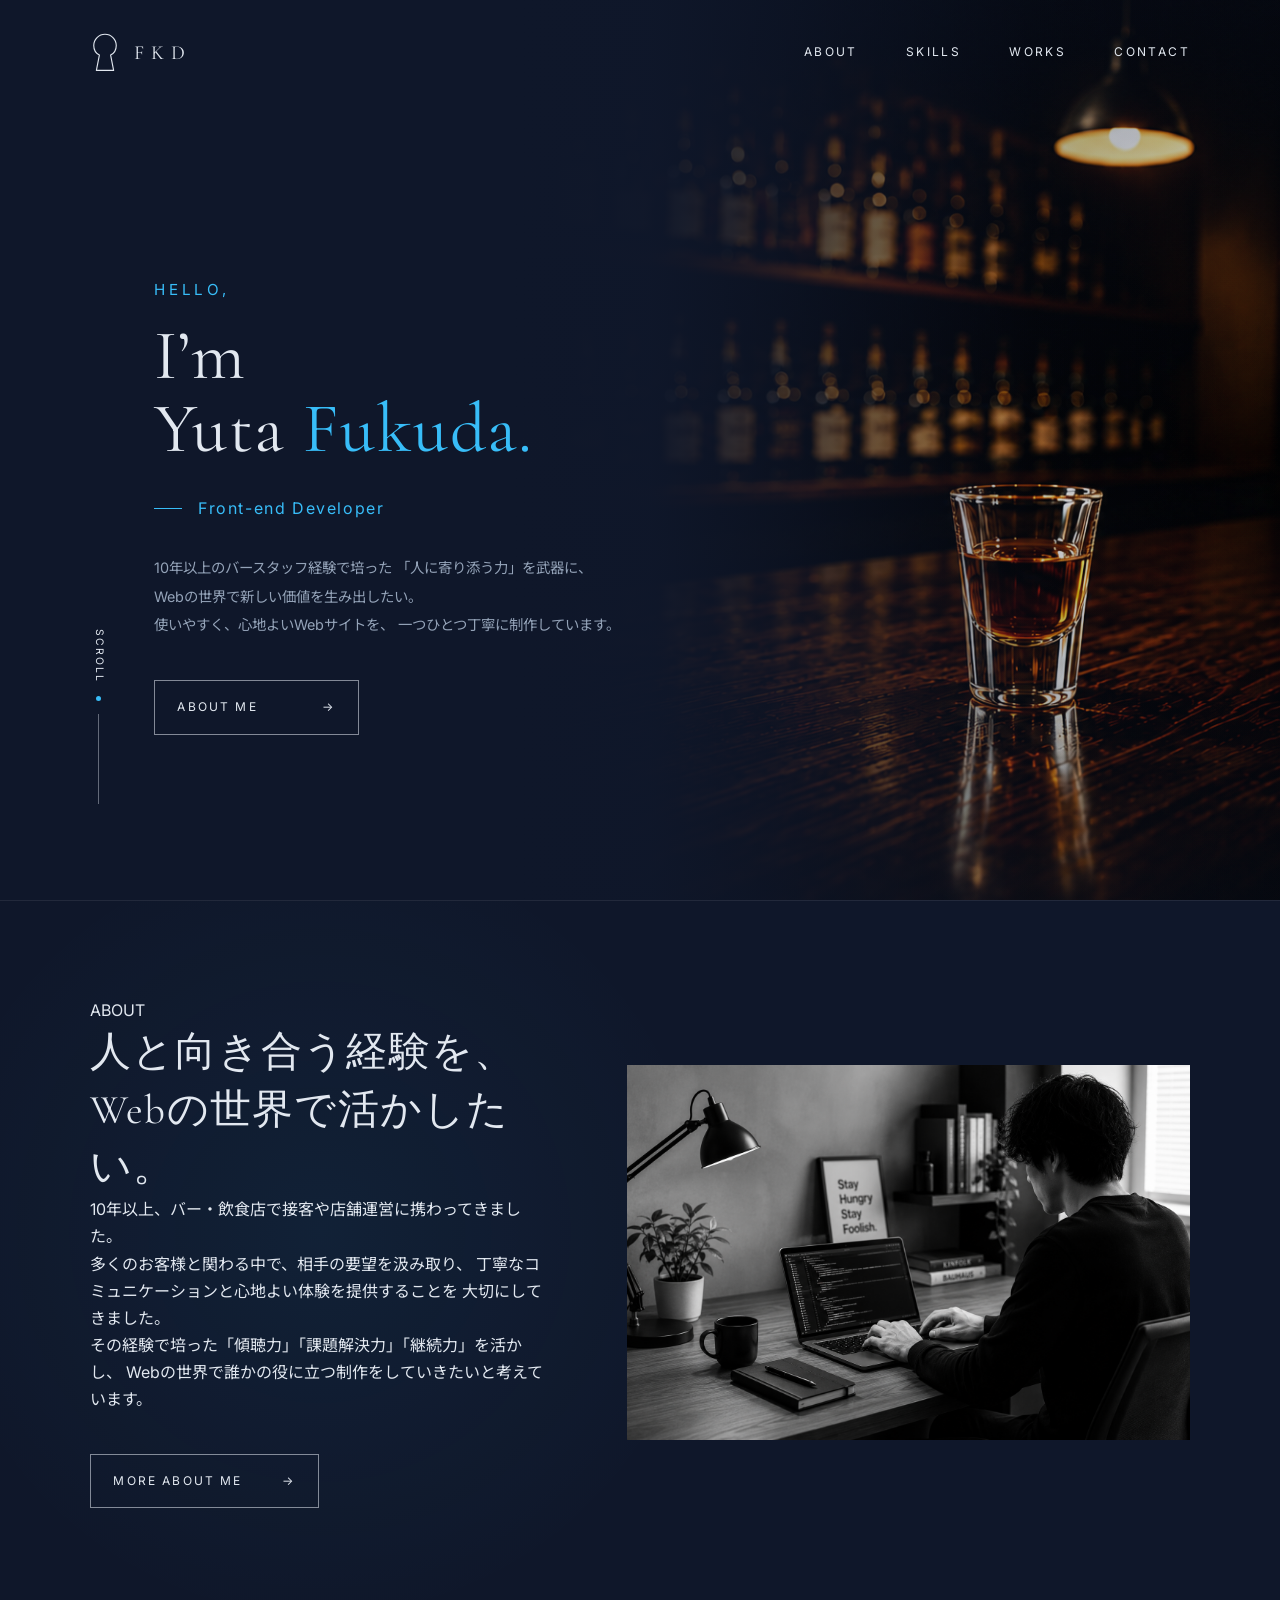
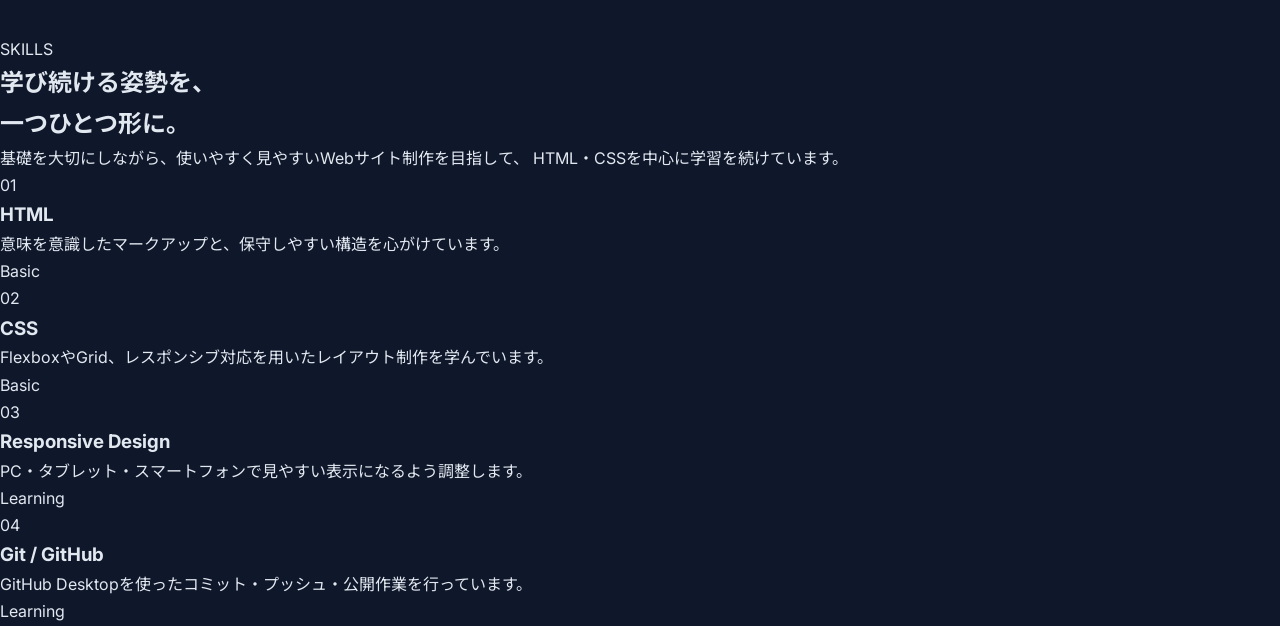
==== index.html @ 19bd01f8 "skills" ====
<!doctype html>
<html lang="ja">
  <head>
    <meta charset="UTF-8" />

    <meta name="viewport" content="width=device-width, initial-scale=1.0" />

    <title>FKD Portfolio | Yuta Fukuda</title>

    <meta
      name="description"
      content="Yuta Fukudaのポートフォリオサイトです。HTML、CSS、Web制作を学習しています。"
    />

    <!-- Google Fonts -->
    <link rel="preconnect" href="https://fonts.googleapis.com" />

    <link rel="preconnect" href="https://fonts.gstatic.com" crossorigin />

    <link
      href="https://fonts.googleapis.com/css2?family=Cormorant+Garamond:wght@400;600&family=Inter:wght@300;400;500;600;700&family=Noto+Sans+JP:wght@300;400;500;700&display=swap"
      rel="stylesheet"
    />

    <!-- CSS -->
    <link rel="stylesheet" href="css/reset.css" />
    <link rel="stylesheet" href="css/variables.css" />
    <link rel="stylesheet" href="css/base.css" />
    <link rel="stylesheet" href="css/opening.css" />
    <link rel="stylesheet" href="css/header.css" />
    <link rel="stylesheet" href="css/hero.css" />
    <link rel="stylesheet" href="css/about.css" />
    <link rel="stylesheet" href="css/skills.css" />
    <link rel="stylesheet" href="css/animation.css" />
    <link rel="stylesheet" href="css/responsive.css" />
  </head>

  <body>
    <!-- Opening -->
    <section class="opening">
      <div class="opening-inner">
        <p class="brand">FKD</p>

        <h1 class="site-title">Yuta Fukuda</h1>

        <p class="portfolio">PORTFOLIO</p>

        <div class="logo-area">
          <div class="keyhole-motion">
            <img
              src="images/logo/keyhole.svg"
              alt="FKDの鍵穴ロゴ"
              class="keyhole"
            />
          </div>
        </div>

        <p class="copy">Unlock My Next Chapter</p>

        <p class="unlock">Click to Unlock</p>
      </div>
    </section>

    <!-- Header -->
    <header class="header">
      <div class="header-inner">
        <a href="#" class="header-logo">
          <img src="images/logo/keyhole.svg" alt="" class="header-logo-image" />

          <span class="header-logo-text">FKD</span>
        </a>

        <nav class="global-nav" aria-label="メインナビゲーション">
          <ul class="global-nav-list">
            <li>
              <a href="#about" class="global-nav-link">ABOUT</a>
            </li>

            <li>
              <a href="#skills" class="global-nav-link">SKILLS</a>
            </li>

            <li>
              <a href="#works" class="global-nav-link">WORKS</a>
            </li>

            <li>
              <a href="#contact" class="global-nav-link">CONTACT</a>
            </li>
          </ul>
        </nav>
      </div>
    </header>

    <!-- Main -->
    <main class="main-content">
      <!-- Hero -->
      <section class="hero">
        <div class="hero-inner">
          <div class="hero-content">
            <p class="hero-intro">HELLO,</p>

            <h2 class="hero-title">
              <span class="hero-title-small">I’m</span>

              <span class="hero-title-name">
                Yuta <strong>Fukuda.</strong>
              </span>
            </h2>

            <p class="hero-role">Front-end Developer</p>

            <div class="hero-description">
              <p>
                10年以上のバースタッフ経験で培った 「人に寄り添う力」を武器に、
              </p>

              <p>Webの世界で新しい価値を生み出したい。</p>

              <p>
                使いやすく、心地よいWebサイトを、
                一つひとつ丁寧に制作しています。
              </p>
            </div>

            <a href="#about" class="button button-outline">
              <span>ABOUT ME</span>
              <span aria-hidden="true">→</span>
            </a>
          </div>

          <div class="hero-image-area">
            <img
              src="images/hero/shot-glass.png"
              alt="暗いバーのカウンターに置かれたショットグラス"
              class="hero-image"
            />
          </div>

          <div class="scroll-indicator" aria-hidden="true">
            <span class="scroll-text">SCROLL</span>
            <span class="scroll-dot"></span>
            <span class="scroll-line"></span>
          </div>
        </div>
      </section>
      <!-- About -->
      <section class="about" id="about">
        <div class="about-inner">
          <div class="about-content">
            <p class="section-label">ABOUT</p>

            <h2 class="about-title">
              <span class="about-title-line">人と向き合う経験を、</span>
              <span class="about-title-line">Webの世界で活かしたい。</span>
            </h2>

            <div class="about-description">
              <p>10年以上、バー・飲食店で接客や店舗運営に携わってきました。</p>

              <p>
                多くのお客様と関わる中で、相手の要望を汲み取り、
                丁寧なコミュニケーションと心地よい体験を提供することを
                大切にしてきました。
              </p>

              <p>
                その経験で培った「傾聴力」「課題解決力」「継続力」を活かし、
                Webの世界で誰かの役に立つ制作をしていきたいと考えています。
              </p>
            </div>

            <a href="#" class="button button-outline">
              <span>MORE ABOUT ME</span>
              <span aria-hidden="true">→</span>
            </a>
          </div>

          <div class="about-image-area">
            <img
              src="images/about/workspace.png"
              alt="ノートパソコンでWeb制作に取り組む様子"
              class="about-image"
            />
          </div>
        </div>
      </section>
      <!-- Skills -->
      <section class="skills" id="skills">
        <div class="skills-inner">
          <div class="skills-heading">
            <p class="section-label">SKILLS</p>

            <h2 class="skills-title">
              学び続ける姿勢を、<br />
              一つひとつ形に。
            </h2>

            <p class="skills-lead">
              基礎を大切にしながら、使いやすく見やすいWebサイト制作を目指して、
              HTML・CSSを中心に学習を続けています。
            </p>
          </div>

          <div class="skills-list">
            <article class="skill-item">
              <div class="skill-number">01</div>

              <div class="skill-content">
                <h3 class="skill-name">HTML</h3>
                <p class="skill-description">
                  意味を意識したマークアップと、保守しやすい構造を心がけています。
                </p>
              </div>

              <p class="skill-level">Basic</p>
            </article>

            <article class="skill-item">
              <div class="skill-number">02</div>

              <div class="skill-content">
                <h3 class="skill-name">CSS</h3>
                <p class="skill-description">
                  FlexboxやGrid、レスポンシブ対応を用いたレイアウト制作を学んでいます。
                </p>
              </div>

              <p class="skill-level">Basic</p>
            </article>

            <article class="skill-item">
              <div class="skill-number">03</div>

              <div class="skill-content">
                <h3 class="skill-name">Responsive Design</h3>
                <p class="skill-description">
                  PC・タブレット・スマートフォンで見やすい表示になるよう調整します。
                </p>
              </div>

              <p class="skill-level">Learning</p>
            </article>

            <article class="skill-item">
              <div class="skill-number">04</div>

              <div class="skill-content">
                <h3 class="skill-name">Git / GitHub</h3>
                <p class="skill-description">
                  GitHub
                  Desktopを使ったコミット・プッシュ・公開作業を行っています。
                </p>
              </div>

              <p class="skill-level">Learning</p>
            </article>
          </div>
        </div>
      </section>
    </main>
  </body>
</html>
---- css/variables.css ----
/* ==================================================
   Design Variables
================================================== */

:root {
  /* Background */
  --bg-main: #0f172a;
  --bg-surface: #1e293b;

  /* Text */
  --text-main: #e2e8f0;
  --text-sub: #94a3b8;

  /* Accent */
  --accent: #38bdf8;
  --gold: #f59e0b;

  /* Border */
  --border: rgba(255, 255, 255, 0.08);

  /* Font */
  --font-serif: "Cormorant Garamond", serif;
  --font-sans: "Inter", "Noto Sans JP", sans-serif;

  /* Layout */
  --content-width: 1200px;
  --inner-width: 1100px;

  /* Spacing */
  --space-xs: 8px;
  --space-sm: 16px;
  --space-md: 24px;
  --space-lg: 40px;
  --space-xl: 64px;
  --space-2xl: 96px;
  --space-section: 160px;

  /* Animation */
  --duration-fast: 0.3s;
  --duration-normal: 0.5s;
}
---- css/base.css ----
/* ==================================================
   Base
================================================== */

body {
  min-height: 100vh;
  overflow-x: hidden;

  background: radial-gradient(circle at top, #1b2942 0%, var(--bg-main) 60%);
  color: var(--text-main);

  font-family: var(--font-sans);
  font-size: 16px;
  line-height: 1.7;

  -webkit-font-smoothing: antialiased;
  text-rendering: optimizeLegibility;
}

/* ==================================================
   Main Layout
================================================== */

main {
  width: 100%;
}

.container {
  width: min(100% - 4rem, var(--inner-width));
  margin-inline: auto;
}

.section {
  padding-block: var(--space-section);
}

/* ==================================================
   Common Typography
================================================== */

.section-title {
  font-family: var(--font-serif);
  font-size: 4rem;
  font-weight: 600;
  line-height: 1.1;
  letter-spacing: 0.08em;
}

.section-text {
  color: var(--text-sub);
  line-height: 2;
}
---- css/opening.css ----
/* ==================================================
   Opening
================================================== */

.opening {
  position: relative;

  display: flex;
  align-items: center;
  justify-content: center;

  min-height: 100vh;
  padding: 48px 24px;

  overflow: hidden;
  isolation: isolate;
}

.opening-inner {
  position: relative;
  z-index: 1;

  width: min(700px, 100%);

  text-align: center;
}

/* ==================================================
   Background Glow
================================================== */

.opening::before {
  content: "";

  position: absolute;
  top: 50%;
  left: 50%;
  z-index: -1;

  width: min(700px, 90vw);
  aspect-ratio: 1;

  border-radius: 50%;

  background: radial-gradient(
    circle,
    rgba(56, 189, 248, 0.09) 0%,
    rgba(56, 189, 248, 0.04) 38%,
    transparent 70%
  );

  transform: translate(-50%, -50%);

  pointer-events: none;
}

/* ==================================================
   Brand
================================================== */

.brand {
  margin-bottom: 18px;

  color: var(--accent);

  font-size: 1.125rem;
  font-weight: 500;
  line-height: 1;
  letter-spacing: 0.6em;
  text-indent: 0.6em;
}

/* ==================================================
   Site Title
================================================== */

.site-title {
  margin-bottom: 16px;

  font-family: var(--font-serif);
  font-size: clamp(3rem, 6vw, 4rem);
  font-weight: 600;
  line-height: 1.05;
  letter-spacing: 0.02em;
}

/* ==================================================
   Portfolio Label
================================================== */

.portfolio {
  margin-bottom: 64px;

  color: var(--text-sub);

  font-size: 0.875rem;
  font-weight: 300;
  line-height: 1;
  letter-spacing: 0.55em;
  text-indent: 0.55em;
}

/* ==================================================
   Logo Area
================================================== */

.logo-area {
  display: flex;
  align-items: center;
  justify-content: center;

  margin-bottom: 56px;
}

/* ==================================================
   Keyhole
================================================== */

/* ==================================================
   Keyhole
================================================== */

.keyhole {
  display: block;
  width: clamp(110px, 12vw, 140px);
  height: auto;

  cursor: pointer;

  filter: drop-shadow(0 0 10px rgba(226, 232, 240, 0.12))
    drop-shadow(0 0 24px rgba(56, 189, 248, 0.08));

  transition:
    filter var(--duration-normal) ease,
    opacity var(--duration-normal) ease;
}

.keyhole:hover {
  filter: drop-shadow(0 0 8px rgba(56, 189, 248, 0.65))
    drop-shadow(0 0 22px rgba(56, 189, 248, 0.38));
}

.keyhole:hover {
  filter: drop-shadow(0 0 8px rgba(56, 189, 248, 0.4))
    drop-shadow(0 0 20px rgba(56, 189, 248, 0.22));
}

/* ==================================================
   Copy
================================================== */

.copy {
  margin-bottom: 18px;

  color: var(--text-main);

  font-size: 1.0625rem;
  font-weight: 400;
  line-height: 1.6;
  letter-spacing: 0.22em;
}

/* ==================================================
   Unlock
================================================== */

.unlock {
  color: var(--text-sub);

  font-size: 0.8125rem;
  line-height: 1.6;
  letter-spacing: 0.35em;

  opacity: 0.75;
}
.opening {
  display: none;
}
---- css/header.css ----
.header {
  position: absolute;
  top: 0;
  left: 0;
  z-index: 10;

  width: 100%;
  padding: 2rem 0;
}

.header-inner {
  display: flex;
  align-items: center;
  justify-content: space-between;

  width: min(100% - 4rem, var(--inner-width));
  margin-inline: auto;
}

.header-logo {
  display: inline-flex;
  align-items: center;
  gap: 0.9rem;

  color: var(--text-main);
  text-decoration: none;
}

.header-logo-image {
  width: 30px;
  height: auto;
}

.header-logo-text {
  font-family: var(--font-serif);
  font-size: 1.25rem;
  letter-spacing: 0.35em;
}

.global-nav-list {
  display: flex;
  align-items: center;
  gap: 3rem;

  margin: 0;
  padding: 0;

  list-style: none;
}

.global-nav-link {
  position: relative;

  display: inline-block;
  padding: 0.5rem 0;

  color: var(--text-main);
  font-family: var(--font-sans);
  font-size: 0.75rem;
  letter-spacing: 0.2em;
  text-decoration: none;

  transition:
    color var(--duration-fast) ease,
    opacity var(--duration-fast) ease;
}

.global-nav-link::after {
  content: "";

  position: absolute;
  right: 0;
  bottom: 0;
  left: 0;

  width: 0;
  height: 1px;
  margin-inline: auto;

  background-color: var(--accent);

  transition: width var(--duration-fast) ease;
}

.global-nav-link:hover,
.global-nav-link:focus-visible {
  color: var(--accent);
}

.global-nav-link:hover::after,
.global-nav-link:focus-visible::after {
  width: 100%;
}
---- css/hero.css ----
.hero {
  position: relative;

  min-height: 100vh;
  overflow: hidden;

  background-color: var(--bg-main);
}

.hero-inner {
  position: static;

  display: grid;
  grid-template-columns: minmax(600px, 1.1fr) minmax(360px, 0.9fr);
  align-items: center;

  min-height: 100vh;
  width: min(100% - 4rem, var(--inner-width));
  margin-inline: auto;
  padding-top: 7rem;
}

.hero-content {
  position: relative;
  z-index: 2;

  padding-left: 4rem;
  padding-right: 2rem;
}

.hero-intro {
  margin-bottom: 1.25rem;

  color: var(--accent);
  font-size: 0.95rem;
  letter-spacing: 0.25em;
}

.hero-title {
  margin: 0;

  color: var(--text-main);
  font-family: var(--font-serif);
  font-weight: 400;
  line-height: 0.95;
}

.hero-title-small,
.hero-title-name {
  display: block;
}

.hero-title-small {
  margin-bottom: 0.35rem;

  font-size: clamp(3.5rem, 5.5vw, 5.5rem);
}

.hero-title-name {
  font-size: clamp(3.5rem, 5.5vw, 5.5rem);
  letter-spacing: 0.02em;
  white-space: nowrap;
}

.hero-title-name strong {
  color: var(--accent);
  font-weight: 400;
}

.hero-role {
  display: flex;
  align-items: center;
  gap: 1rem;

  margin-top: 2rem;

  color: var(--accent);
  font-size: 1rem;
  letter-spacing: 0.1em;
}

.hero-role::before {
  content: "";

  width: 28px;
  height: 1px;

  background-color: currentColor;
}

.hero-description {
  margin-top: 2rem;

  color: var(--text-sub);
  font-size: 0.9rem;
  line-height: 2;
}

.hero-description p {
  margin: 0;
}

.button {
  display: inline-flex;
  align-items: center;
  justify-content: space-between;
  gap: 2.5rem;

  min-width: 205px;
  margin-top: 2.5rem;
  padding: 1rem 1.4rem;

  color: var(--text-main);
  font-size: 0.75rem;
  letter-spacing: 0.18em;
  text-decoration: none;

  transition:
    color var(--duration-fast) ease,
    border-color var(--duration-fast) ease,
    background-color var(--duration-fast) ease;
}

.button-outline {
  border: 1px solid rgba(226, 232, 240, 0.55);
}

.button-outline:hover,
.button-outline:focus-visible {
  color: var(--bg-main);
  border-color: var(--accent);
  background-color: var(--accent);
}

.hero-image-area {
  position: absolute;
  top: 0;
  right: 0;
  bottom: 0;
  z-index: 0;

  width: 60vw;
}

.hero-image-area::before {
  content: "";

  position: absolute;
  inset: 0;
  z-index: 1;

  background:
    linear-gradient(
      90deg,
      var(--bg-main) 0%,
      rgba(15, 23, 42, 0.98) 18%,
      rgba(15, 23, 42, 0.75) 35%,
      rgba(15, 23, 42, 0.18) 68%,
      rgba(15, 23, 42, 0.05) 100%
    ),
    linear-gradient(
      180deg,
      rgba(15, 23, 42, 0.3) 0%,
      rgba(15, 23, 42, 0) 50%,
      rgba(15, 23, 42, 0.35) 100%
    );
}

.hero-image {
  display: block;

  width: 100%;
  height: 100%;

  object-fit: cover;
  object-position: right center;
}

.scroll-indicator {
  position: absolute;
  bottom: 6rem;
  left: max(2rem, calc((100vw - var(--inner-width)) / 2));

  z-index: 2;

  display: flex;
  flex-direction: column;
  align-items: center;
}

.scroll-text {
  writing-mode: vertical-rl;

  color: var(--text-main);
  font-size: 0.65rem;
  letter-spacing: 0.2em;
}

.scroll-dot {
  width: 5px;
  height: 5px;
  margin-top: 0.8rem;

  border-radius: 50%;
  background-color: var(--accent);
}

.scroll-line {
  width: 1px;
  height: 90px;
  margin-top: 0.8rem;

  background-color: rgba(226, 232, 240, 0.4);
}
---- css/about.css ----
/* ==================================================
   About
================================================== */

.about {
  position: relative;
  padding-block: 6rem 8rem;

  border-top: 1px solid var(--border);
  background:
    radial-gradient(
      circle at 25% 45%,
      rgba(56, 189, 248, 0.06),
      transparent 38%
    ),
    var(--bg-main);
}

.about-inner {
  display: grid;
  grid-template-columns: minmax(0, 0.9fr) minmax(0, 1.1fr);
  align-items: center;
  gap: clamp(3rem, 6vw, 6rem);

  width: min(100% - 4rem, var(--inner-width));
  margin-inline: auto;
}

.about-title {
  margin: 0;

  color: var(--text-main);
  font-family: var(--font-serif);
  font-size: clamp(2.5rem, 3.2vw, 3.75rem);
  font-weight: 400;
  line-height: 1.4;
  letter-spacing: 0.03em;
}

.about-image-area {
  position: relative;

  width: 100%;
  aspect-ratio: 3 / 2;
  overflow: hidden;
}
---- css/animation.css ----
/* ==================================================
   Opening Fade
================================================== */

.opening-inner {
  animation: opening-fade 1.2s ease both;
}

@keyframes opening-fade {
  from {
    opacity: 0;
    transform: translateY(14px);
  }

  to {
    opacity: 1;
    transform: translateY(0);
  }
}

/* ==================================================
   Keyhole Float
================================================== */

.keyhole-motion {
  animation: keyhole-float 4s ease-in-out infinite;
}

@keyframes keyhole-float {
  0%,
  100% {
    transform: translateY(0);
  }

  50% {
    transform: translateY(-8px);
  }
}

/* ==================================================
   Keyhole Hover
================================================== */

.keyhole {
  transform: scale(1);
}

.keyhole:hover {
  transform: scale(1.06);
}

/* ==================================================
   Reduced Motion
================================================== */

@media (prefers-reduced-motion: reduce) {
  *,
  *::before,
  *::after {
    scroll-behavior: auto !important;
    animation-duration: 0.01ms !important;
    animation-iteration-count: 1 !important;
    transition-duration: 0.01ms !important;
  }
}
---- css/responsive.css ----
/* ==================================================
   Tablet
================================================== */

@media (max-width: 1024px) {
  .section {
    padding-block: 120px;
  }

  .opening {
    padding-inline: 32px;
  }
}

/* ==================================================
   Smartphone
================================================== */

@media (max-width: 767px) {
  .opening {
    padding: 40px 20px;
  }

  .brand {
    margin-bottom: 16px;

    font-size: 0.875rem;
    letter-spacing: 0.5em;
    text-indent: 0.5em;
  }

  .site-title {
    margin-bottom: 14px;

    font-size: clamp(2.75rem, 14vw, 3.75rem);
  }

  .portfolio {
    margin-bottom: 48px;

    font-size: 0.75rem;
    letter-spacing: 0.4em;
    text-indent: 0.4em;
  }

  .logo-area {
    margin-bottom: 44px;
  }

  .keyhole {
    width: 110px;
  }

  .copy {
    margin-bottom: 14px;

    font-size: 0.875rem;
    letter-spacing: 0.14em;
  }

  .unlock {
    font-size: 0.6875rem;
    letter-spacing: 0.26em;
  }

  .section {
    padding-block: 96px;
  }

  .section-title {
    font-size: 2.75rem;
  }
}
@media (max-width: 900px) {
  .about {
    padding-block: 6rem;
  }

  .about-inner {
    grid-template-columns: 1fr;
    gap: 3rem;

    width: min(100% - 2rem, var(--inner-width));
  }

  .about-content {
    max-width: none;
  }

  .about-title {
    font-size: clamp(2rem, 7vw, 3rem);
  }

  .about-title-line {
    white-space: normal;
  }

  .about-image-area {
    aspect-ratio: 4 / 3;
  }
}
@media (max-width: 900px) {
  .skills {
    padding-block: 6rem;
  }

  .skills-inner {
    grid-template-columns: 1fr;
    gap: 3rem;

    width: min(100% - 2rem, var(--inner-width));
  }

  .skills-heading {
    position: static;
  }

  .skills-title {
    font-size: clamp(2rem, 7vw, 3rem);
  }

  .skill-item {
    grid-template-columns: 2.5rem minmax(0, 1fr);
  }

  .skill-level {
    grid-column: 2;
    padding-top: 0;
  }
}
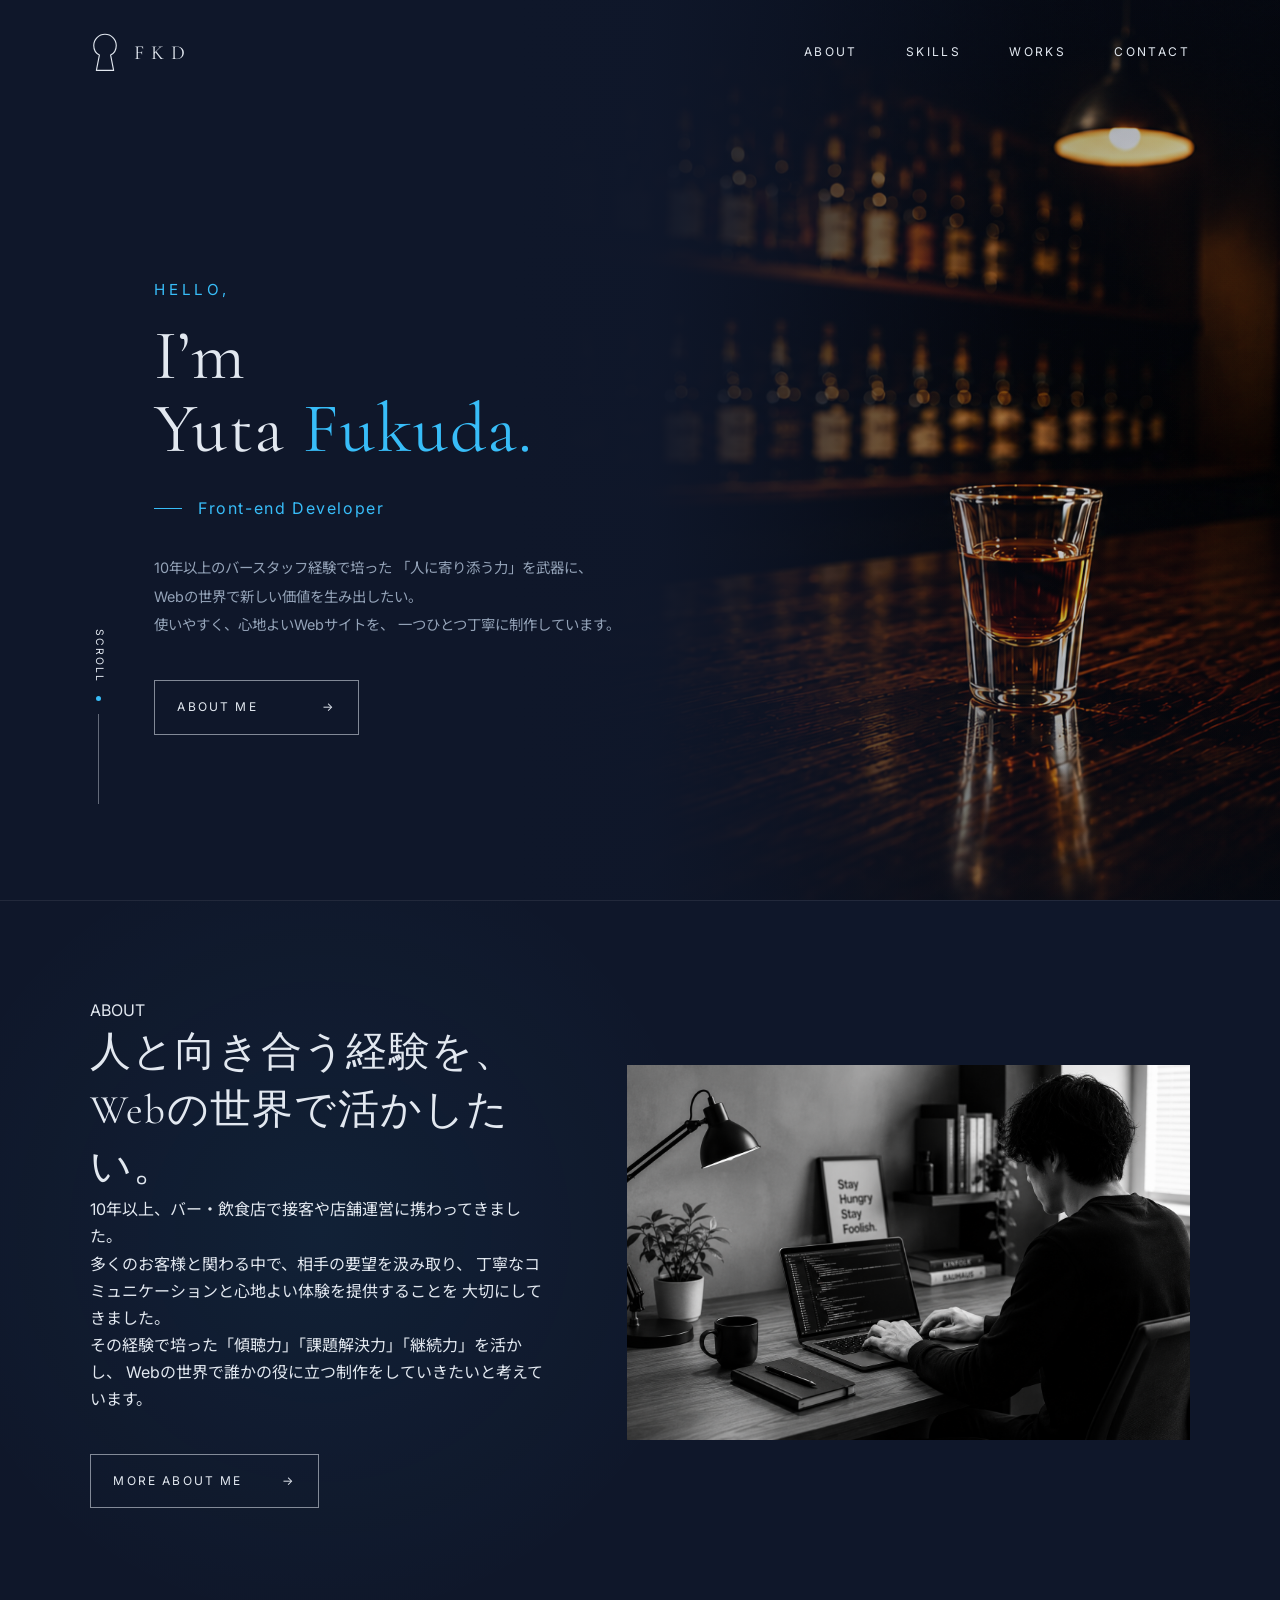
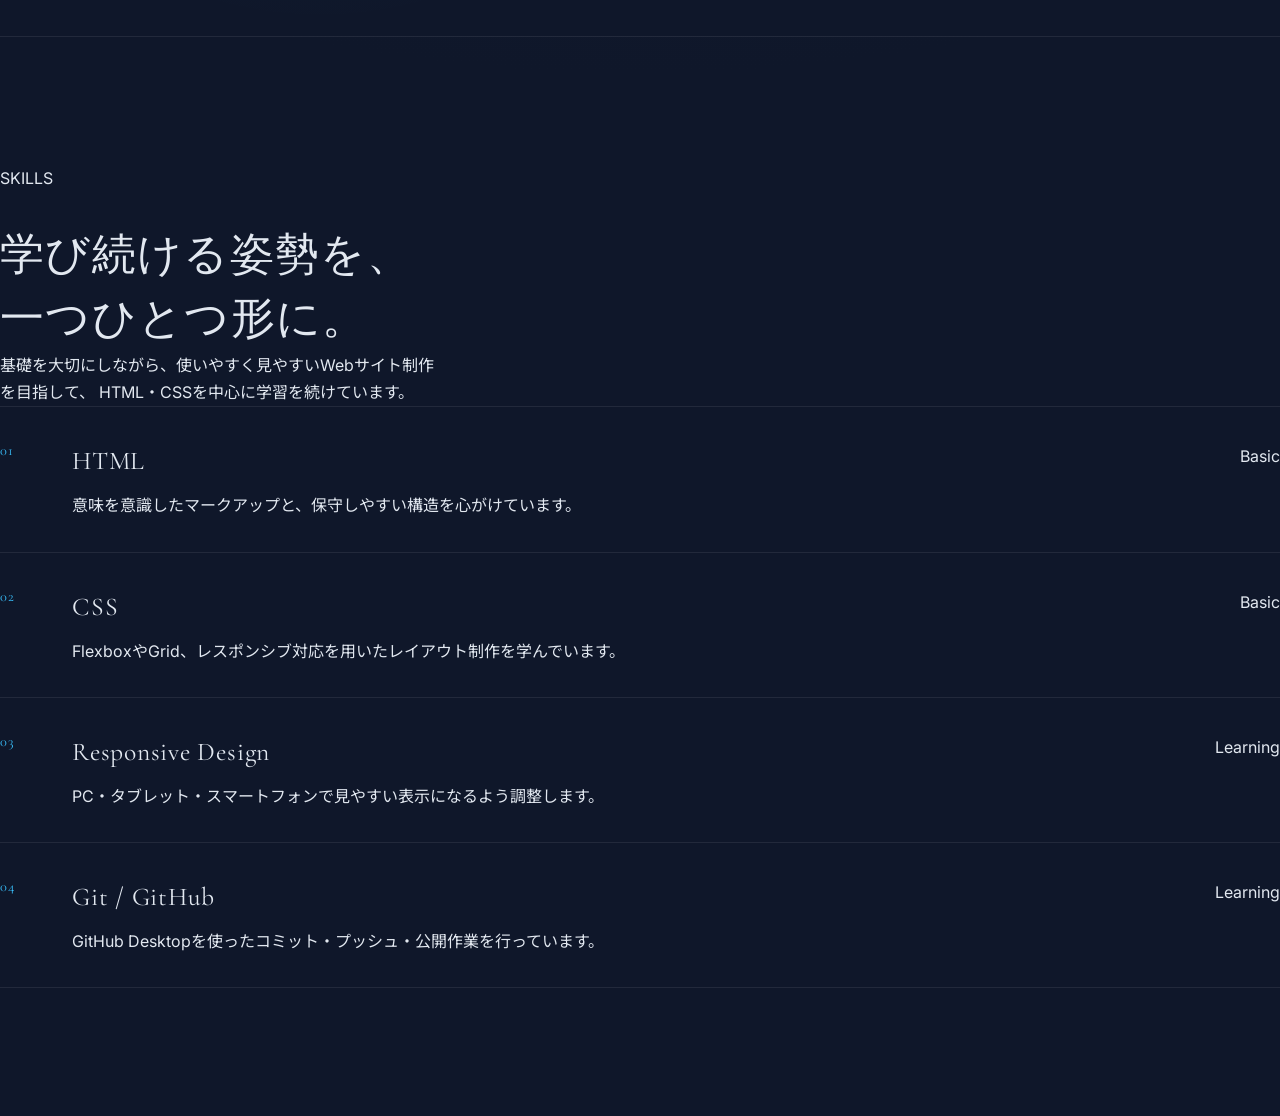
==== commit 758ed594: "skill03" ====
--- a/index.html
+++ b/index.html
@@ -192,8 +192,8 @@
             <p class="section-label">SKILLS</p>
 
             <h2 class="skills-title">
-              学び続ける姿勢を、<br />
-              一つひとつ形に。
+              <span class="skills-title-line">学び続ける姿勢を、</span>
+              <span class="skills-title-line">一つひとつ形に。</span>
             </h2>
 
             <p class="skills-lead">
--- a/css/skills.css
+++ b/css/skills.css
@@ -0,0 +1,84 @@
+/* ==================================================
+   Skills
+================================================== */
+
+.skills {
+  position: relative;
+
+  padding-block: 8rem;
+
+  border-top: 1px solid var(--border);
+  background-color: var(--surface);
+}
+
+.skills-inner {
+  grid-template-columns: minmax(0, 0.9fr) minmax(0, 1.1fr);
+}
+
+.skills-heading {
+  align-self: start;
+  position: sticky;
+  top: 8rem;
+}
+
+.skills-title {
+  margin: 0;
+
+  color: var(--text-main);
+  font-family: var(--font-serif);
+  font-size: clamp(2.75rem, 3.4vw, 4rem);
+  font-weight: 400;
+  line-height: 1.45;
+  letter-spacing: 0.03em;
+}
+
+.skills-lead {
+  max-width: 28rem;
+}
+
+.skills-list {
+  border-top: 1px solid var(--border);
+}
+
+.skill-item {
+  display: grid;
+  grid-template-columns: 3rem minmax(0, 1fr) auto;
+  align-items: start;
+  gap: 1.5rem;
+
+  padding-block: 2rem;
+
+  border-bottom: 1px solid var(--border);
+}
+
+.skill-number {
+  color: var(--accent);
+  font-family: var(--font-serif);
+  font-size: 0.9rem;
+  letter-spacing: 0.1em;
+}
+
+.skill-name {
+  margin: 0;
+
+  color: var(--text-main);
+  font-family: var(--font-serif);
+  font-size: clamp(1.5rem, 2vw, 2rem);
+  font-weight: 400;
+  letter-spacing: 0.03em;
+}
+
+.skill-description {
+  margin-top: 0.6rem;
+}
+
+.skill-level {
+  padding-top: 0.25rem;
+}
+.skills-title-line {
+  display: block;
+  white-space: nowrap;
+}
+.skills-heading .section-label {
+  margin-bottom: 2rem;
+}
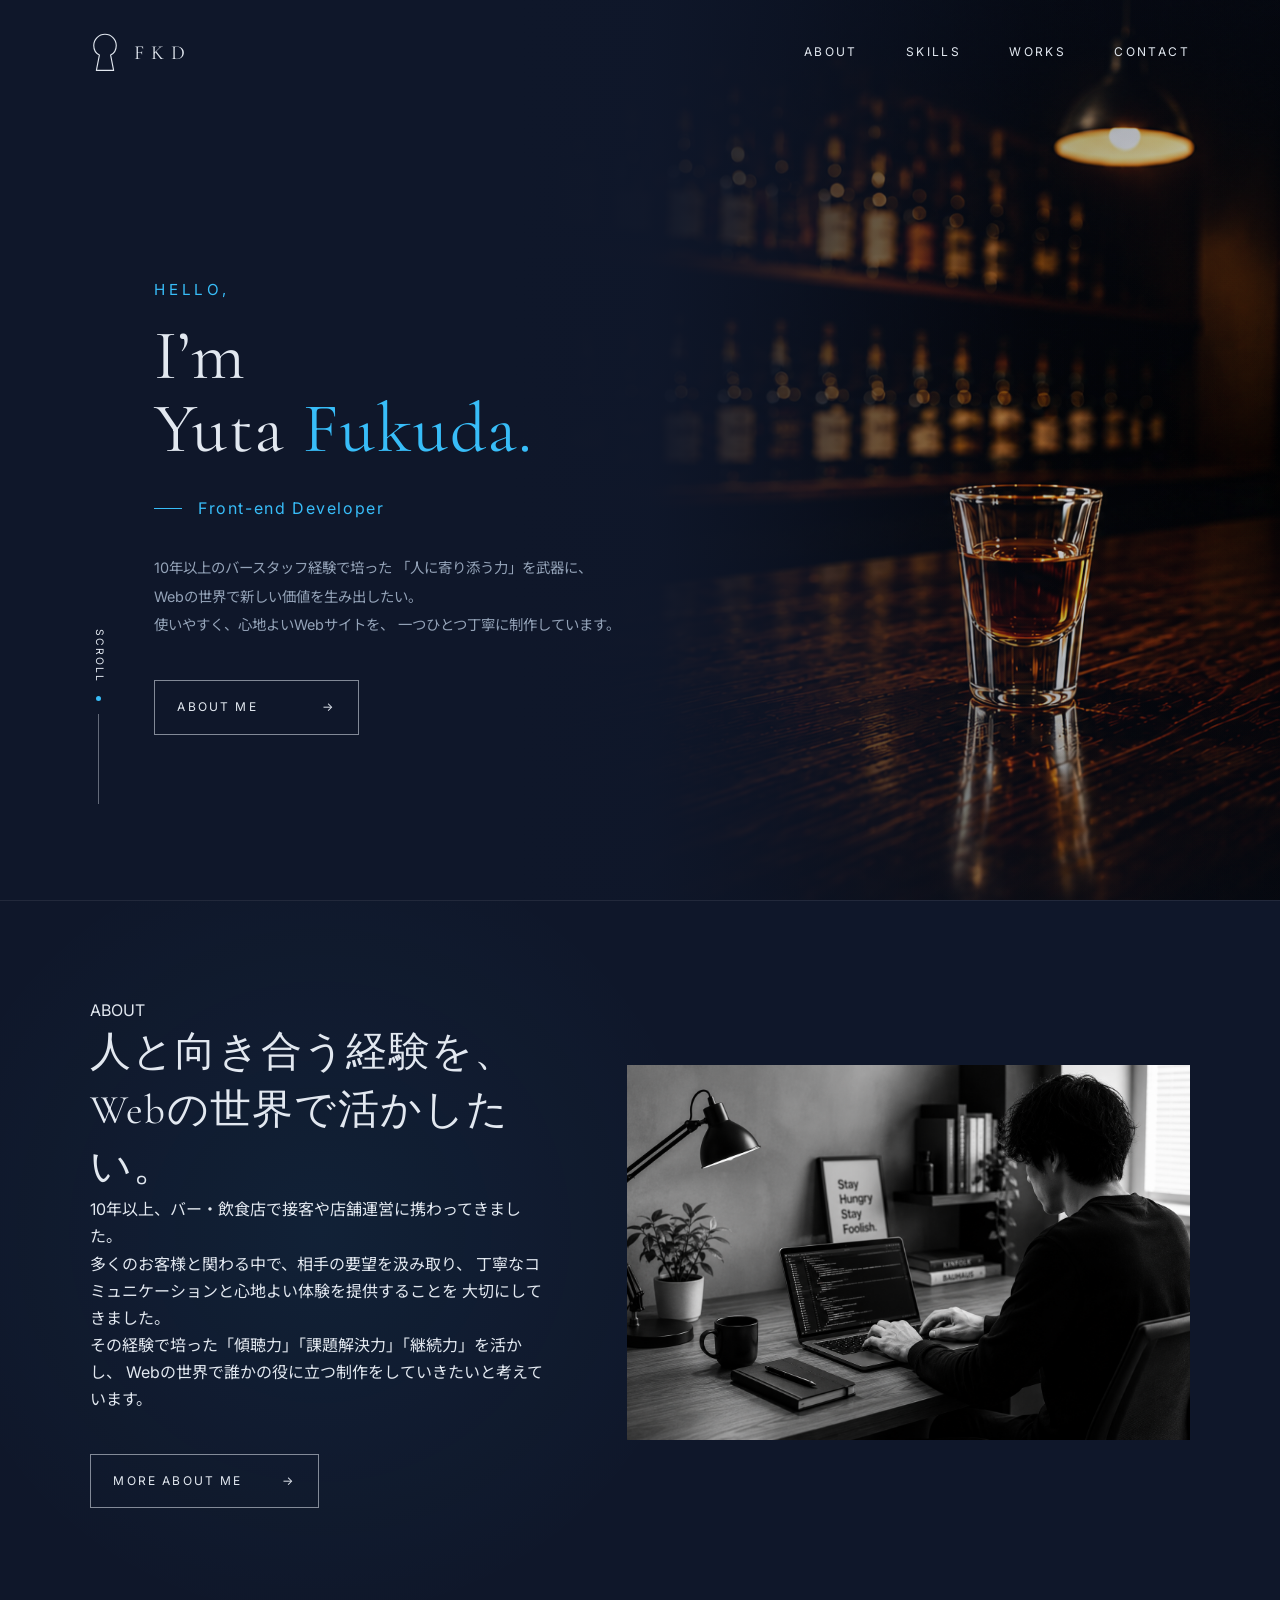
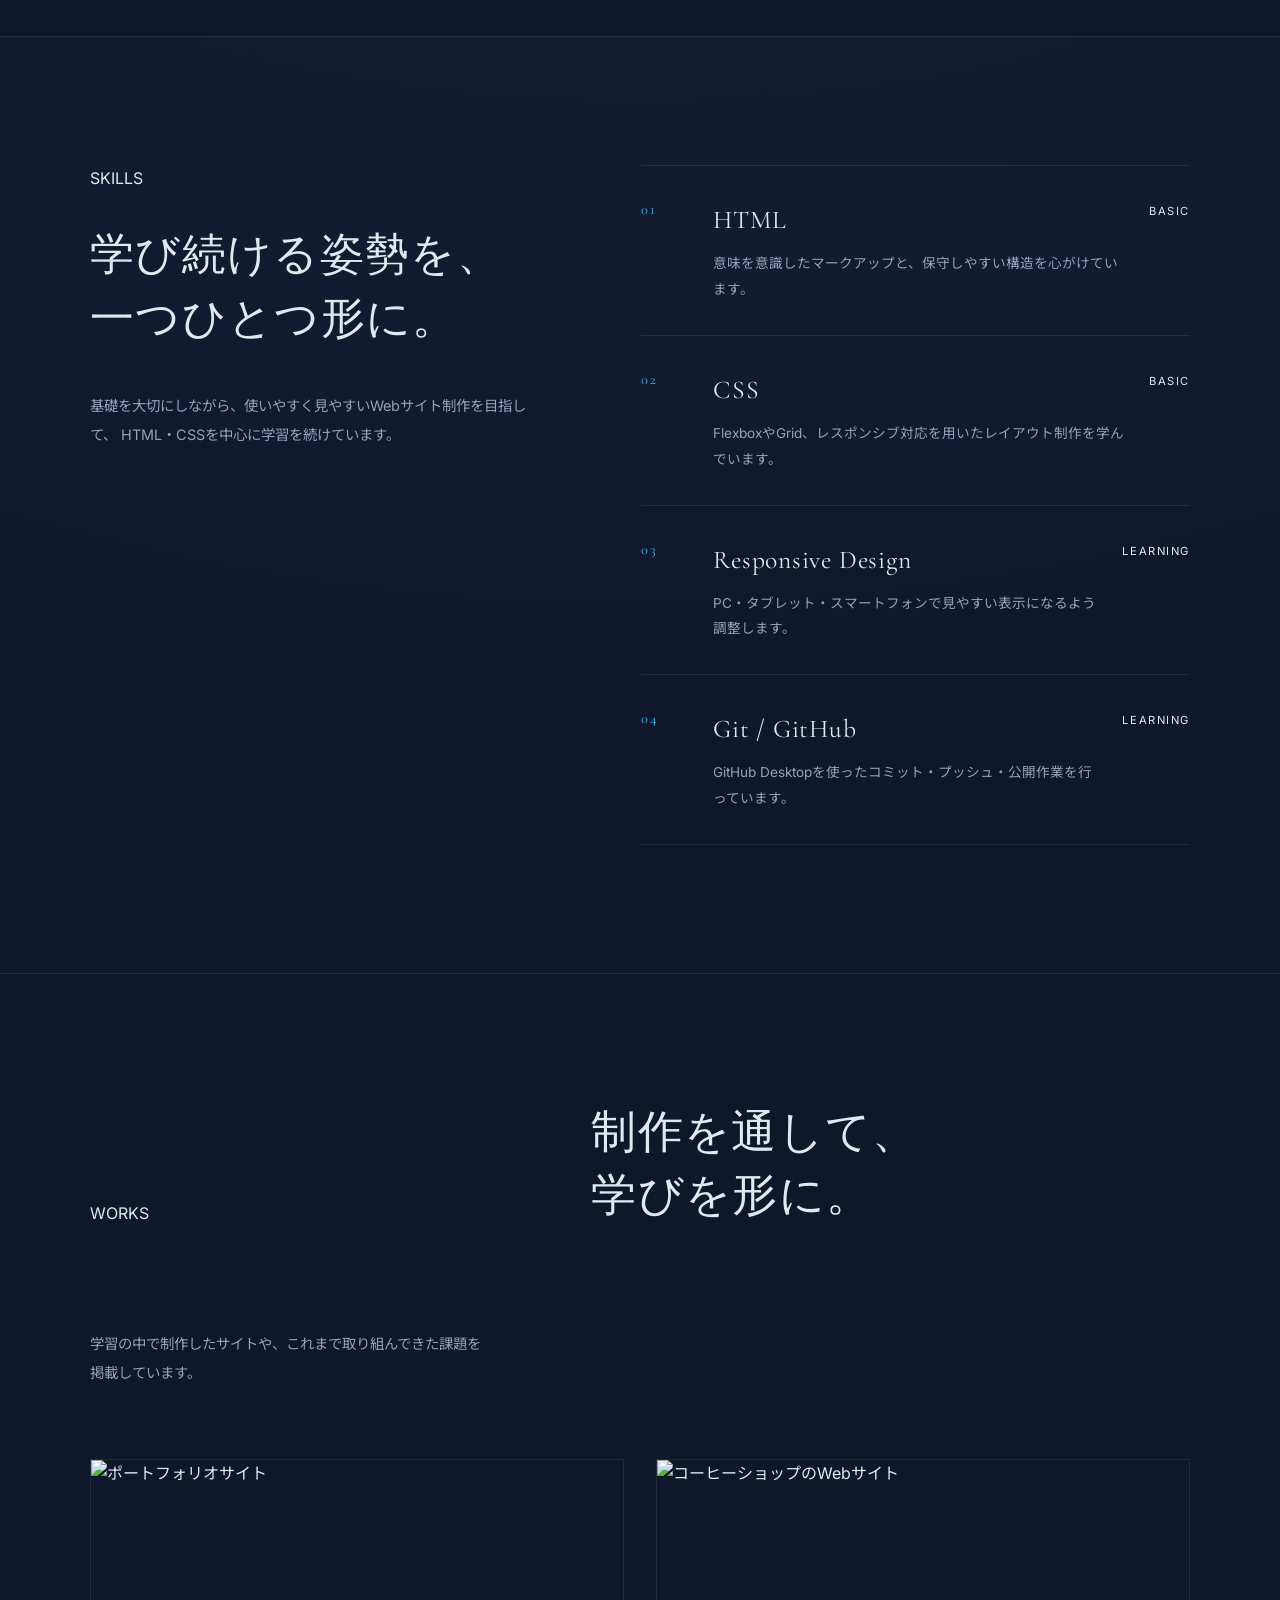
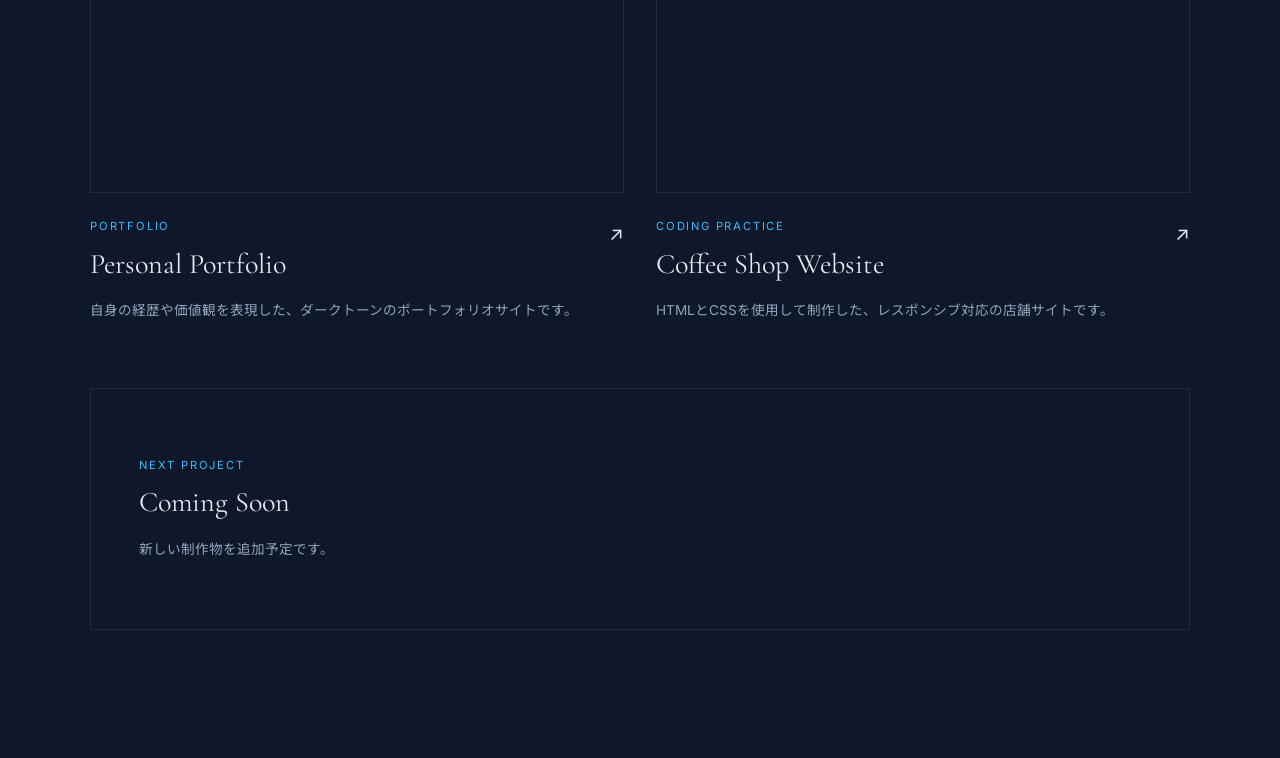
==== commit bf24cd9a: "works01" ====
--- a/index.html
+++ b/index.html
@@ -31,6 +31,7 @@
     <link rel="stylesheet" href="css/hero.css" />
     <link rel="stylesheet" href="css/about.css" />
     <link rel="stylesheet" href="css/skills.css" />
+    <link rel="stylesheet" href="./css/works.css" />
     <link rel="stylesheet" href="css/animation.css" />
     <link rel="stylesheet" href="css/responsive.css" />
   </head>
@@ -258,6 +259,83 @@
           </div>
         </div>
       </section>
+      <!-- Works -->
+      <section class="works" id="works">
+        <div class="works-inner">
+          <div class="works-heading">
+            <p class="section-label">WORKS</p>
+
+            <h2 class="works-title">
+              制作を通して、<br />
+              学びを形に。
+            </h2>
+
+            <p class="works-lead">
+              学習の中で制作したサイトや、これまで取り組んできた課題を掲載しています。
+            </p>
+          </div>
+
+          <div class="works-list">
+            <article class="work-card">
+              <a href="#" class="work-link">
+                <div class="work-image-area">
+                  <img
+                    src="images/works/portfolio.jpg"
+                    alt="ポートフォリオサイト"
+                    class="work-image"
+                  />
+                </div>
+
+                <div class="work-info">
+                  <div>
+                    <p class="work-category">PORTFOLIO</p>
+                    <h3 class="work-title">Personal Portfolio</h3>
+                  </div>
+
+                  <span class="work-arrow" aria-hidden="true">↗</span>
+                </div>
+
+                <p class="work-description">
+                  自身の経歴や価値観を表現した、ダークトーンのポートフォリオサイトです。
+                </p>
+              </a>
+            </article>
+
+            <article class="work-card">
+              <a href="#" class="work-link">
+                <div class="work-image-area">
+                  <img
+                    src="images/works/coffee.jpg"
+                    alt="コーヒーショップのWebサイト"
+                    class="work-image"
+                  />
+                </div>
+
+                <div class="work-info">
+                  <div>
+                    <p class="work-category">CODING PRACTICE</p>
+                    <h3 class="work-title">Coffee Shop Website</h3>
+                  </div>
+
+                  <span class="work-arrow" aria-hidden="true">↗</span>
+                </div>
+
+                <p class="work-description">
+                  HTMLとCSSを使用して制作した、レスポンシブ対応の店舗サイトです。
+                </p>
+              </a>
+            </article>
+
+            <article class="work-card work-card-coming">
+              <div class="work-coming-inner">
+                <p class="work-category">NEXT PROJECT</p>
+                <h3 class="work-title">Coming Soon</h3>
+                <p class="work-description">新しい制作物を追加予定です。</p>
+              </div>
+            </article>
+          </div>
+        </div>
+      </section>
     </main>
   </body>
 </html>
--- a/css/skills.css
+++ b/css/skills.css
@@ -12,13 +12,23 @@
 }
 
 .skills-inner {
+  display: grid;
   grid-template-columns: minmax(0, 0.9fr) minmax(0, 1.1fr);
+  align-items: start;
+  gap: clamp(4rem, 8vw, 8rem);
+
+  width: min(100% - 4rem, var(--inner-width));
+  margin-inline: auto;
 }
 
 .skills-heading {
-  align-self: start;
   position: sticky;
   top: 8rem;
+  align-self: start;
+}
+
+.skills-heading .section-label {
+  margin-bottom: 2rem;
 }
 
 .skills-title {
@@ -32,8 +42,18 @@
   letter-spacing: 0.03em;
 }
 
+.skills-title-line {
+  display: block;
+  white-space: nowrap;
+}
+
 .skills-lead {
   max-width: 28rem;
+  margin-top: var(--space-lg);
+
+  color: var(--text-sub);
+  font-size: 0.9rem;
+  line-height: 2;
 }
 
 .skills-list {
@@ -69,16 +89,20 @@
 }
 
 .skill-description {
-  margin-top: 0.6rem;
+  max-width: 32rem;
+  margin: 0.6rem 0 0;
+
+  color: var(--text-sub);
+  font-size: 0.85rem;
+  line-height: 1.9;
 }
 
 .skill-level {
+  margin: 0;
   padding-top: 0.25rem;
+
+  color: var(--secondary);
+  font-size: 0.7rem;
+  letter-spacing: 0.14em;
+  text-transform: uppercase;
 }
-.skills-title-line {
-  display: block;
-  white-space: nowrap;
-}
-.skills-heading .section-label {
-  margin-bottom: 2rem;
-}
--- a/css/works.css
+++ b/css/works.css
@@ -0,0 +1,173 @@
+/* ==================================================
+   Works
+================================================== */
+
+.works {
+  position: relative;
+  padding-block: 8rem;
+
+  border-top: 1px solid var(--border);
+  background-color: var(--bg-main);
+}
+
+.works-inner {
+  width: min(100% - 4rem, var(--inner-width));
+  margin-inline: auto;
+}
+
+.works-heading {
+  display: grid;
+  grid-template-columns: minmax(0, 0.8fr) minmax(0, 1.2fr);
+  align-items: end;
+  gap: clamp(3rem, 8vw, 8rem);
+
+  margin-bottom: 4rem;
+}
+
+.works-title {
+  margin: 0;
+
+  color: var(--text-main);
+  font-family: var(--font-serif);
+  font-size: clamp(2.5rem, 3.5vw, 4rem);
+  font-weight: 400;
+  line-height: 1.4;
+  letter-spacing: 0.03em;
+}
+
+.works-lead {
+  max-width: 32rem;
+  margin: 0 0 0.5rem auto;
+
+  color: var(--text-sub);
+  font-size: 0.9rem;
+  line-height: 2;
+}
+
+.works-list {
+  display: grid;
+  grid-template-columns: repeat(2, minmax(0, 1fr));
+  gap: 4rem 2rem;
+}
+
+.work-card {
+  min-width: 0;
+}
+
+.work-card:nth-child(3) {
+  grid-column: 1 / -1;
+}
+
+.work-link {
+  display: block;
+  color: inherit;
+  text-decoration: none;
+}
+
+.work-image-area {
+  position: relative;
+
+  aspect-ratio: 16 / 10;
+  overflow: hidden;
+
+  border: 1px solid var(--border);
+  background-color: var(--surface);
+}
+
+.work-image-area::after {
+  content: "";
+
+  position: absolute;
+  inset: 0;
+
+  background: linear-gradient(180deg, transparent 55%, rgba(15, 23, 42, 0.35));
+
+  pointer-events: none;
+}
+
+.work-image {
+  display: block;
+
+  width: 100%;
+  height: 100%;
+
+  object-fit: cover;
+  transition:
+    transform 0.6s ease,
+    filter 0.6s ease;
+}
+
+.work-info {
+  display: flex;
+  justify-content: space-between;
+  align-items: flex-start;
+  gap: 2rem;
+
+  margin-top: 1.5rem;
+}
+
+.work-category {
+  margin: 0 0 0.6rem;
+
+  color: var(--accent);
+  font-size: 0.7rem;
+  letter-spacing: 0.16em;
+}
+
+.work-title {
+  margin: 0;
+
+  color: var(--text-main);
+  font-family: var(--font-serif);
+  font-size: clamp(1.6rem, 2.2vw, 2.2rem);
+  font-weight: 400;
+  line-height: 1.3;
+}
+
+.work-arrow {
+  flex-shrink: 0;
+
+  color: var(--text-main);
+  font-size: 1.2rem;
+
+  transition: transform 0.3s ease;
+}
+
+.work-description {
+  max-width: 36rem;
+  margin: 1rem 0 0;
+
+  color: var(--text-sub);
+  font-size: 0.85rem;
+  line-height: 1.9;
+}
+
+.work-link:hover .work-image {
+  transform: scale(1.04);
+  filter: brightness(0.85);
+}
+
+.work-link:hover .work-arrow {
+  transform: translate(0.25rem, -0.25rem);
+}
+
+.work-card-coming {
+  min-height: 240px;
+  border: 1px solid var(--border);
+  background:
+    radial-gradient(
+      circle at 80% 30%,
+      rgba(56, 189, 248, 0.08),
+      transparent 35%
+    ),
+    var(--surface);
+}
+
+.work-coming-inner {
+  display: flex;
+  flex-direction: column;
+  justify-content: center;
+
+  min-height: 240px;
+  padding: 3rem;
+}
--- a/css/responsive.css
+++ b/css/responsive.css
@@ -128,3 +128,64 @@
     padding-top: 0;
   }
 }
+@media (max-width: 900px) {
+  .skills-inner {
+    grid-template-columns: 1fr;
+    gap: 3rem;
+
+    width: min(100% - 2rem, var(--inner-width));
+  }
+
+  .skills-heading {
+    position: static;
+  }
+
+  .skills-title-line {
+    white-space: normal;
+  }
+
+  .skill-item {
+    grid-template-columns: 2.5rem minmax(0, 1fr);
+  }
+
+  .skill-level {
+    grid-column: 2;
+  }
+}
+@media (max-width: 900px) {
+  .works {
+    padding-block: 6rem;
+  }
+
+  .works-inner {
+    width: min(100% - 2rem, var(--inner-width));
+  }
+
+  .works-heading {
+    grid-template-columns: 1fr;
+    gap: 2rem;
+
+    margin-bottom: 3rem;
+  }
+
+  .works-title {
+    font-size: clamp(2rem, 7vw, 3rem);
+  }
+
+  .works-lead {
+    margin-left: 0;
+  }
+
+  .works-list {
+    grid-template-columns: 1fr;
+    gap: 3rem;
+  }
+
+  .work-card:nth-child(3) {
+    grid-column: auto;
+  }
+
+  .work-coming-inner {
+    padding: 2rem;
+  }
+}
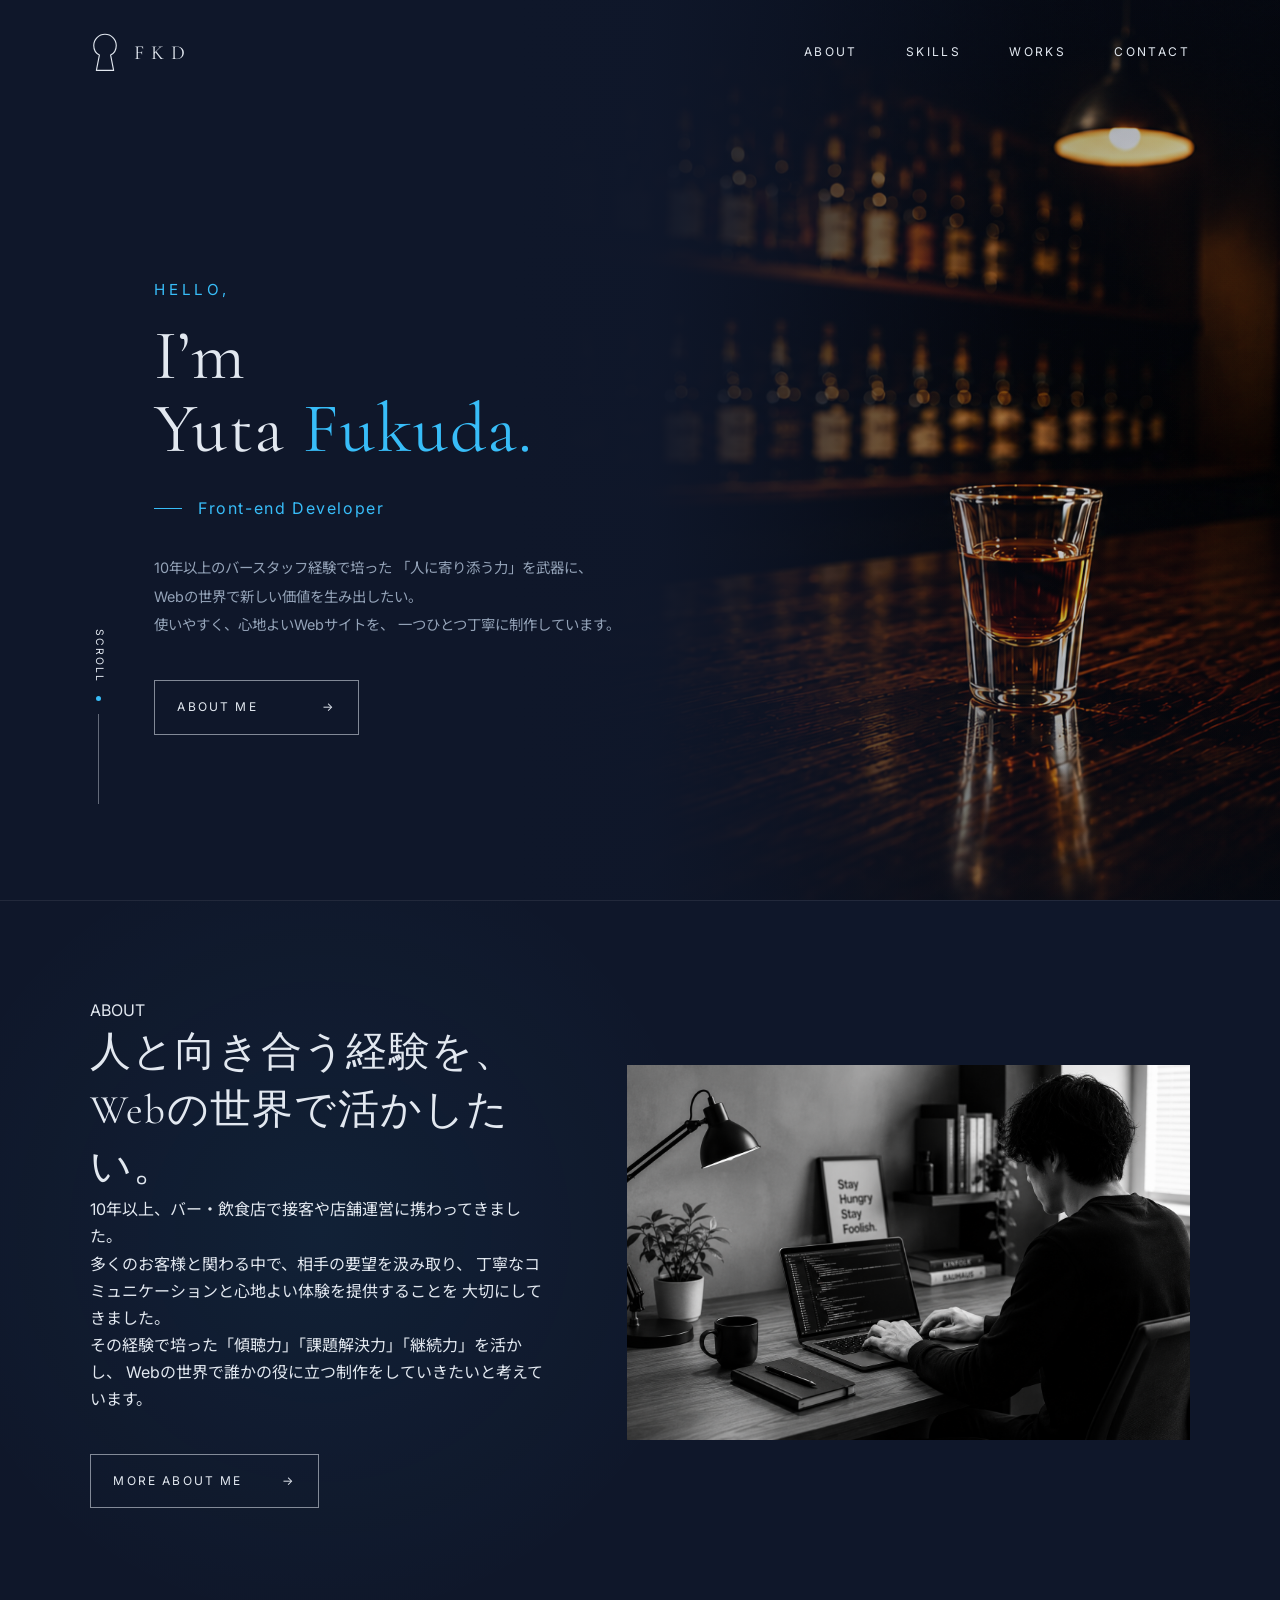
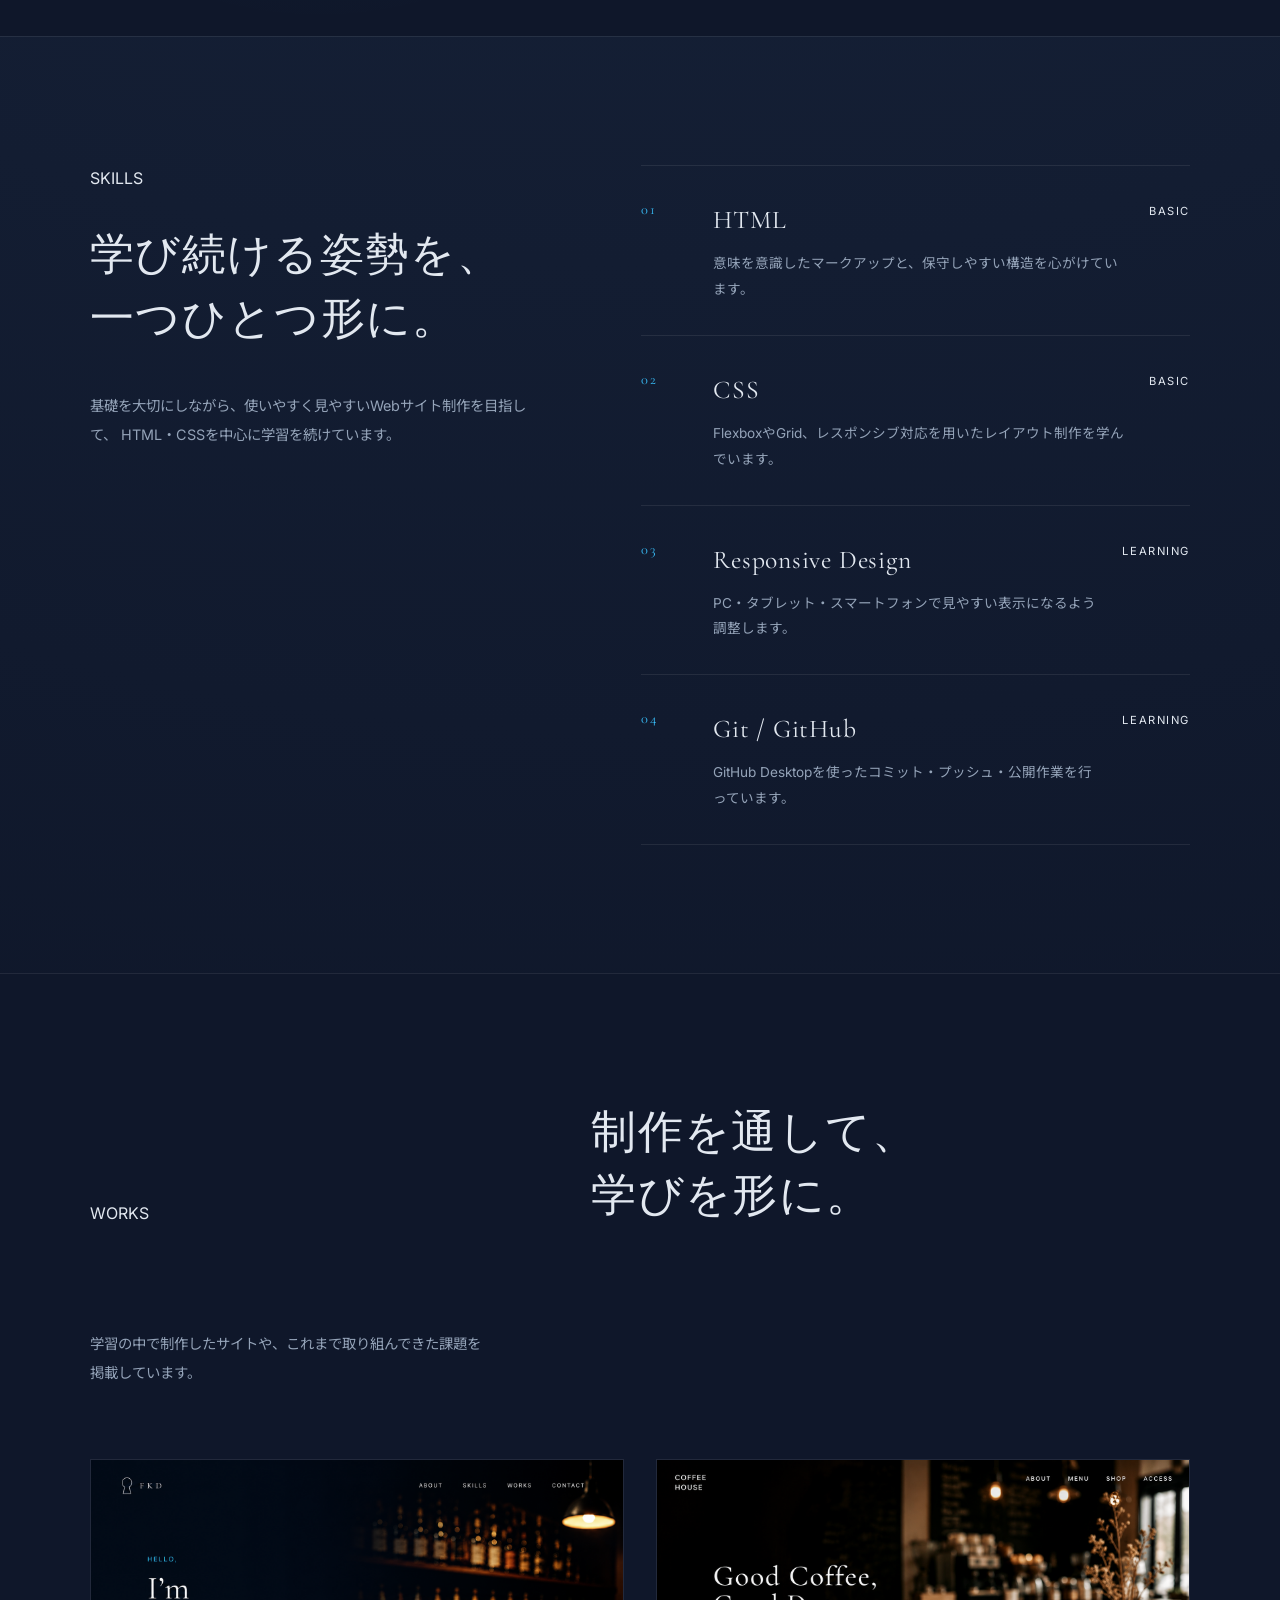
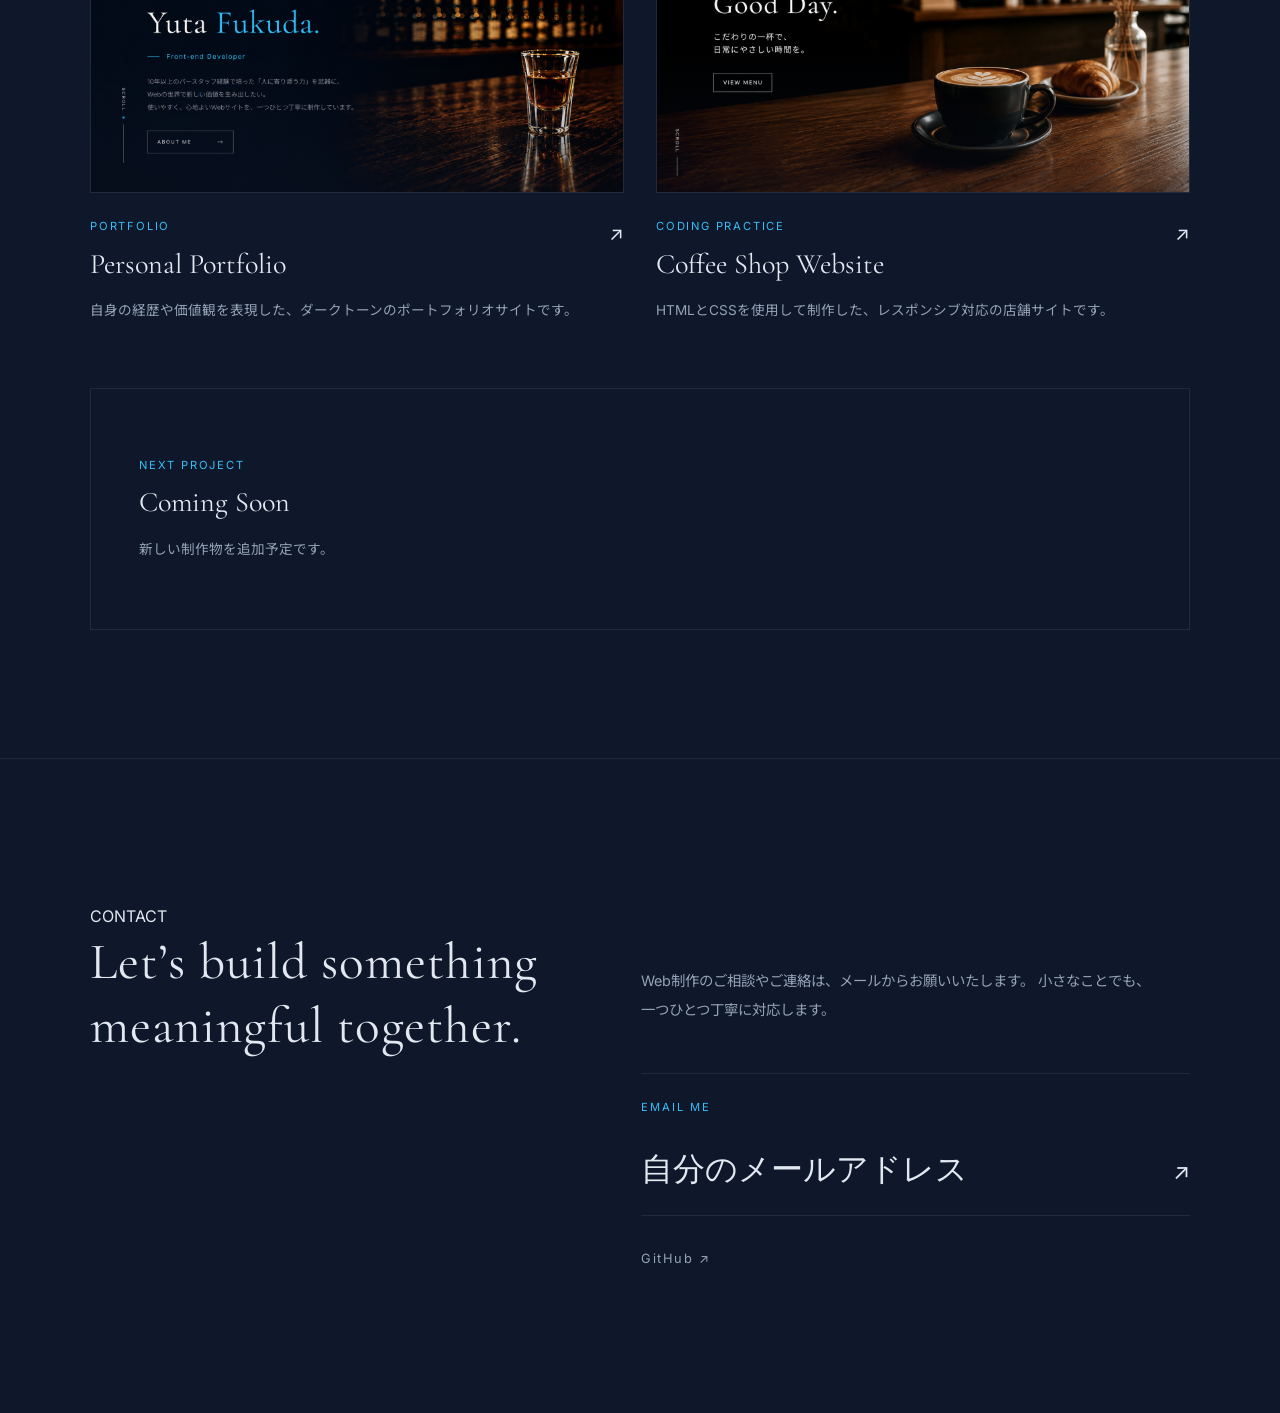
==== commit e61754b6: "contact01" ====
--- a/index.html
+++ b/index.html
@@ -32,6 +32,7 @@
     <link rel="stylesheet" href="css/about.css" />
     <link rel="stylesheet" href="css/skills.css" />
     <link rel="stylesheet" href="./css/works.css" />
+    <link rel="stylesheet" href="./css/contact.css" />
     <link rel="stylesheet" href="css/animation.css" />
     <link rel="stylesheet" href="css/responsive.css" />
   </head>
@@ -336,6 +337,45 @@
           </div>
         </div>
       </section>
+      <!-- Contact -->
+      <section class="contact" id="contact">
+        <div class="contact-inner">
+          <div class="contact-heading">
+            <p class="section-label">CONTACT</p>
+
+            <h2 class="contact-title">
+              <span class="contact-title-line">Let’s build something</span>
+              <span class="contact-title-line">meaningful together.</span>
+            </h2>
+          </div>
+
+          <div class="contact-content">
+            <p class="contact-message">
+              Web制作のご相談やご連絡は、メールからお願いいたします。
+              小さなことでも、一つひとつ丁寧に対応します。
+            </p>
+
+            <a href="mailto:あなたのメールアドレス" class="contact-mail">
+              <span class="contact-mail-label">EMAIL ME</span>
+
+              <span class="contact-mail-address"> 自分のメールアドレス </span>
+
+              <span class="contact-arrow" aria-hidden="true">↗</span>
+            </a>
+
+            <div class="contact-links">
+              <a
+                href="https://github.com/Fkd48yu"
+                target="_blank"
+                rel="noopener noreferrer"
+              >
+                GitHub
+                <span aria-hidden="true">↗</span>
+              </a>
+            </div>
+          </div>
+        </div>
+      </section>
     </main>
   </body>
 </html>
--- a/css/contact.css
+++ b/css/contact.css
@@ -0,0 +1,143 @@
+/* ==================================================
+   Contact
+================================================== */
+
+.contact {
+  position: relative;
+  padding-block: 9rem;
+
+  border-top: 1px solid var(--border);
+  background:
+    radial-gradient(
+      circle at 80% 30%,
+      rgba(56, 189, 248, 0.08),
+      transparent 35%
+    ),
+    var(--surface);
+}
+
+.contact-inner {
+  display: grid;
+  grid-template-columns: minmax(0, 0.9fr) minmax(0, 1.1fr);
+  align-items: start;
+  gap: clamp(4rem, 8vw, 8rem);
+
+  width: min(100% - 4rem, var(--inner-width));
+  margin-inline: auto;
+}
+
+.contact-title {
+  margin: 0;
+
+  color: var(--text-main);
+  font-family: var(--font-serif);
+  font-size: clamp(2.8rem, 4vw, 4.8rem);
+  font-weight: 400;
+  line-height: 1.25;
+  letter-spacing: 0.02em;
+}
+
+.contact-title-line {
+  display: block;
+  white-space: nowrap;
+}
+
+.contact-content {
+  padding-top: 4rem;
+}
+
+.contact-message {
+  max-width: 32rem;
+  margin: 0;
+
+  color: var(--text-sub);
+  font-size: 0.9rem;
+  line-height: 2;
+}
+
+.contact-mail {
+  display: grid;
+  grid-template-columns: minmax(0, 1fr) auto;
+  align-items: end;
+  gap: 2rem;
+
+  margin-top: 3rem;
+  padding-block: 1.5rem;
+
+  color: inherit;
+  text-decoration: none;
+
+  border-top: 1px solid var(--border);
+  border-bottom: 1px solid var(--border);
+}
+
+.contact-mail-label {
+  grid-column: 1 / -1;
+
+  color: var(--accent);
+  font-size: 0.7rem;
+  letter-spacing: 0.18em;
+}
+
+.contact-mail-address {
+  overflow-wrap: anywhere;
+
+  color: var(--text-main);
+  font-family: var(--font-serif);
+  font-size: clamp(1.5rem, 2.5vw, 2.5rem);
+  line-height: 1.3;
+}
+
+.contact-arrow {
+  color: var(--text-main);
+  font-size: 1.4rem;
+
+  transition: transform 0.3s ease;
+}
+
+.contact-mail:hover .contact-arrow {
+  transform: translate(0.3rem, -0.3rem);
+}
+
+.contact-links {
+  display: flex;
+  gap: 2rem;
+
+  margin-top: 2rem;
+}
+
+.contact-links a {
+  position: relative;
+
+  color: var(--text-sub);
+  font-size: 0.8rem;
+  letter-spacing: 0.12em;
+  text-decoration: none;
+
+  transition: color 0.3s ease;
+}
+
+.contact-links a::after {
+  content: "";
+
+  position: absolute;
+  right: 0;
+  bottom: -0.4rem;
+  left: 0;
+
+  height: 1px;
+
+  background-color: var(--accent);
+  transform: scaleX(0);
+  transform-origin: right;
+  transition: transform 0.3s ease;
+}
+
+.contact-links a:hover {
+  color: var(--text-main);
+}
+
+.contact-links a:hover::after {
+  transform: scaleX(1);
+  transform-origin: left;
+}
--- a/css/responsive.css
+++ b/css/responsive.css
@@ -189,3 +189,36 @@
     padding: 2rem;
   }
 }
+@media (max-width: 900px) {
+  .contact {
+    padding-block: 6rem;
+  }
+
+  .contact-inner {
+    grid-template-columns: 1fr;
+    gap: 2rem;
+
+    width: min(100% - 2rem, var(--inner-width));
+  }
+
+  .contact-title {
+    font-size: clamp(2.4rem, 10vw, 3.5rem);
+  }
+
+  .contact-title-line {
+    white-space: normal;
+  }
+
+  .contact-content {
+    padding-top: 0;
+  }
+
+  .contact-mail {
+    grid-template-columns: minmax(0, 1fr) auto;
+    gap: 1rem;
+  }
+
+  .contact-mail-address {
+    font-size: clamp(1.3rem, 6vw, 2rem);
+  }
+}
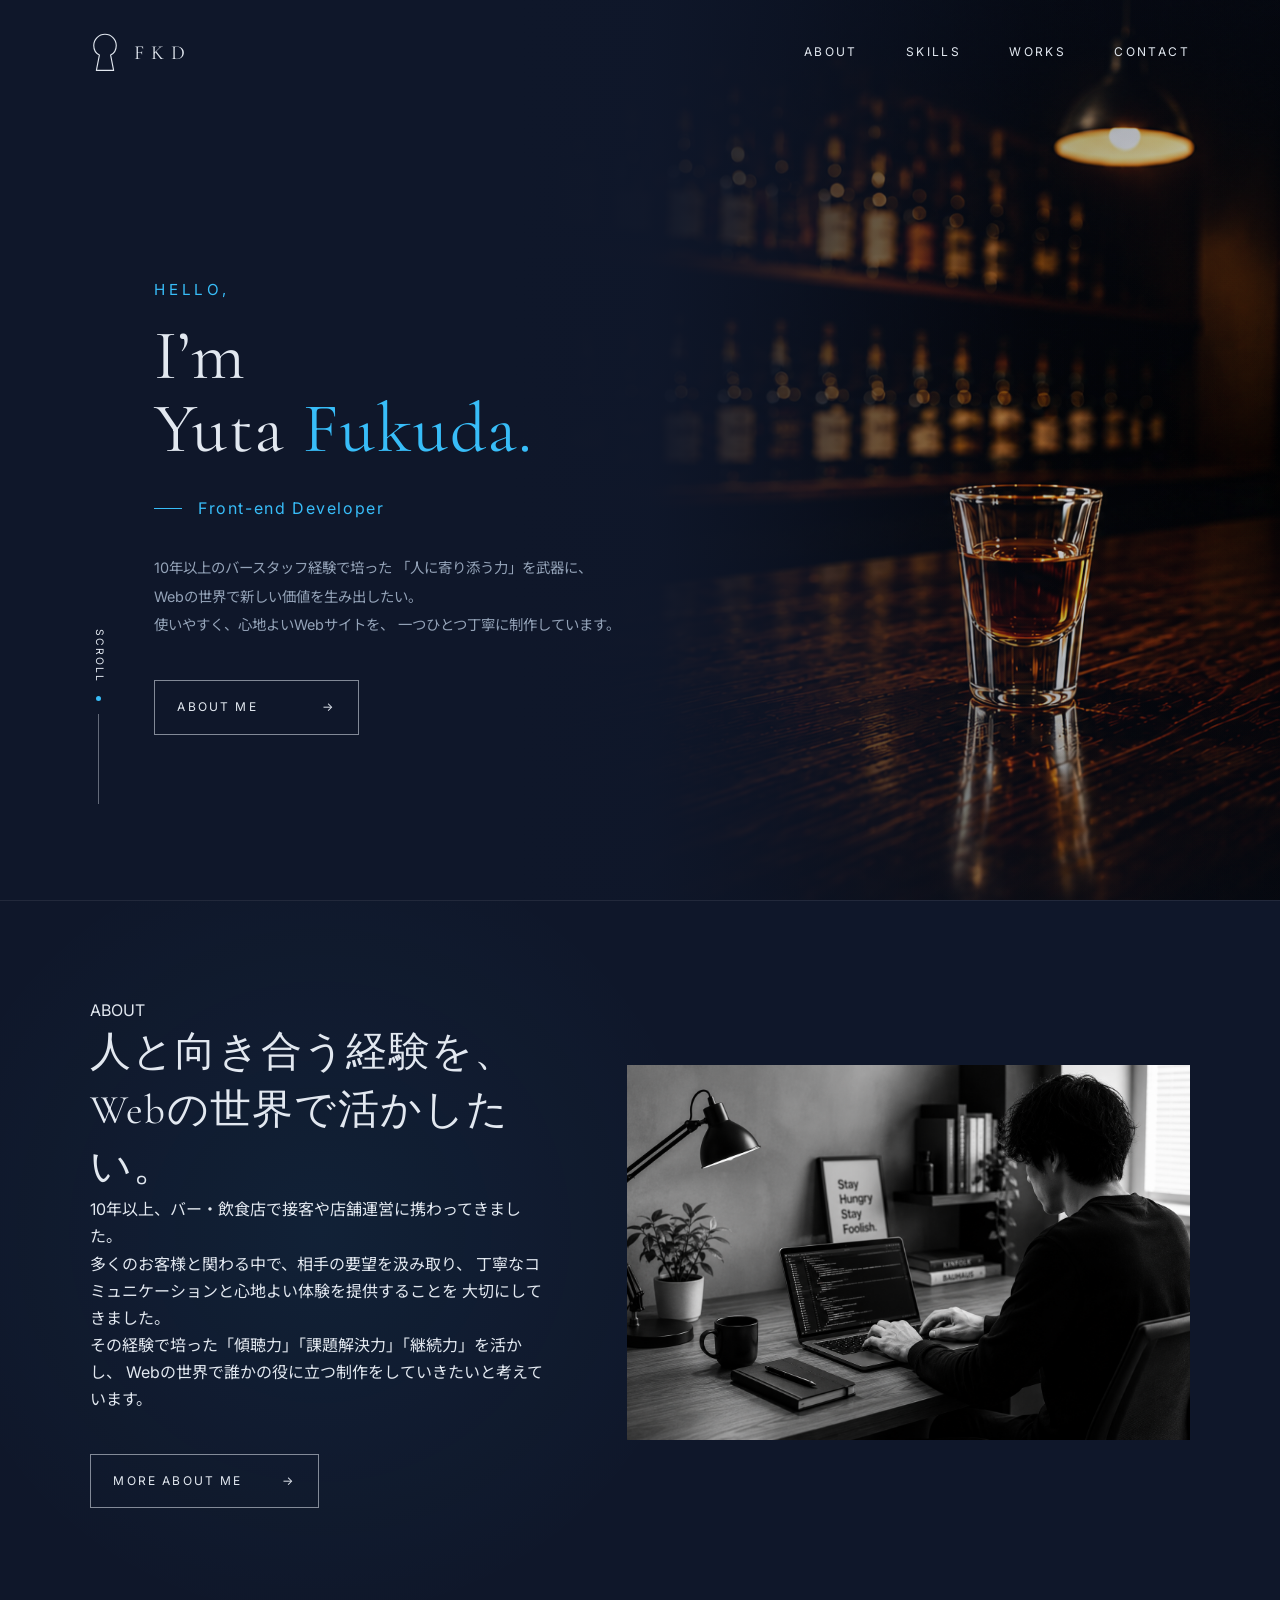
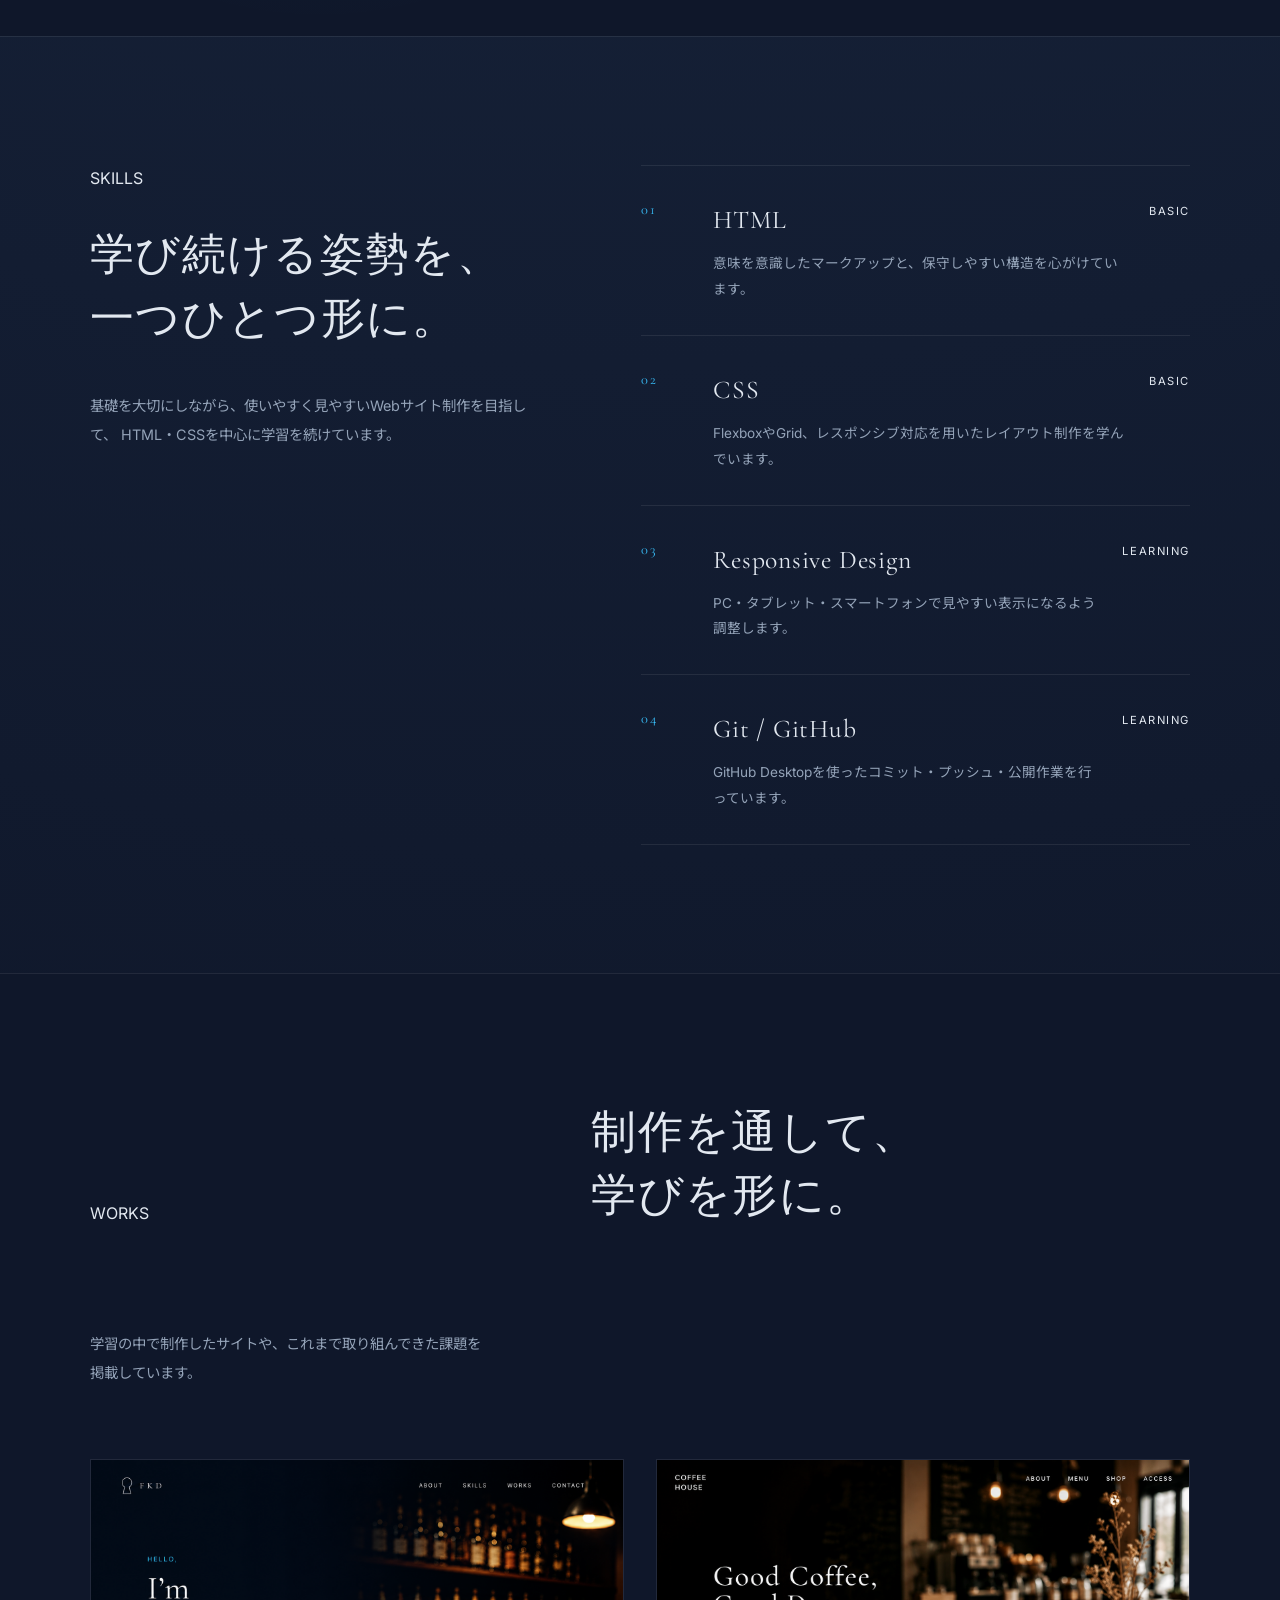
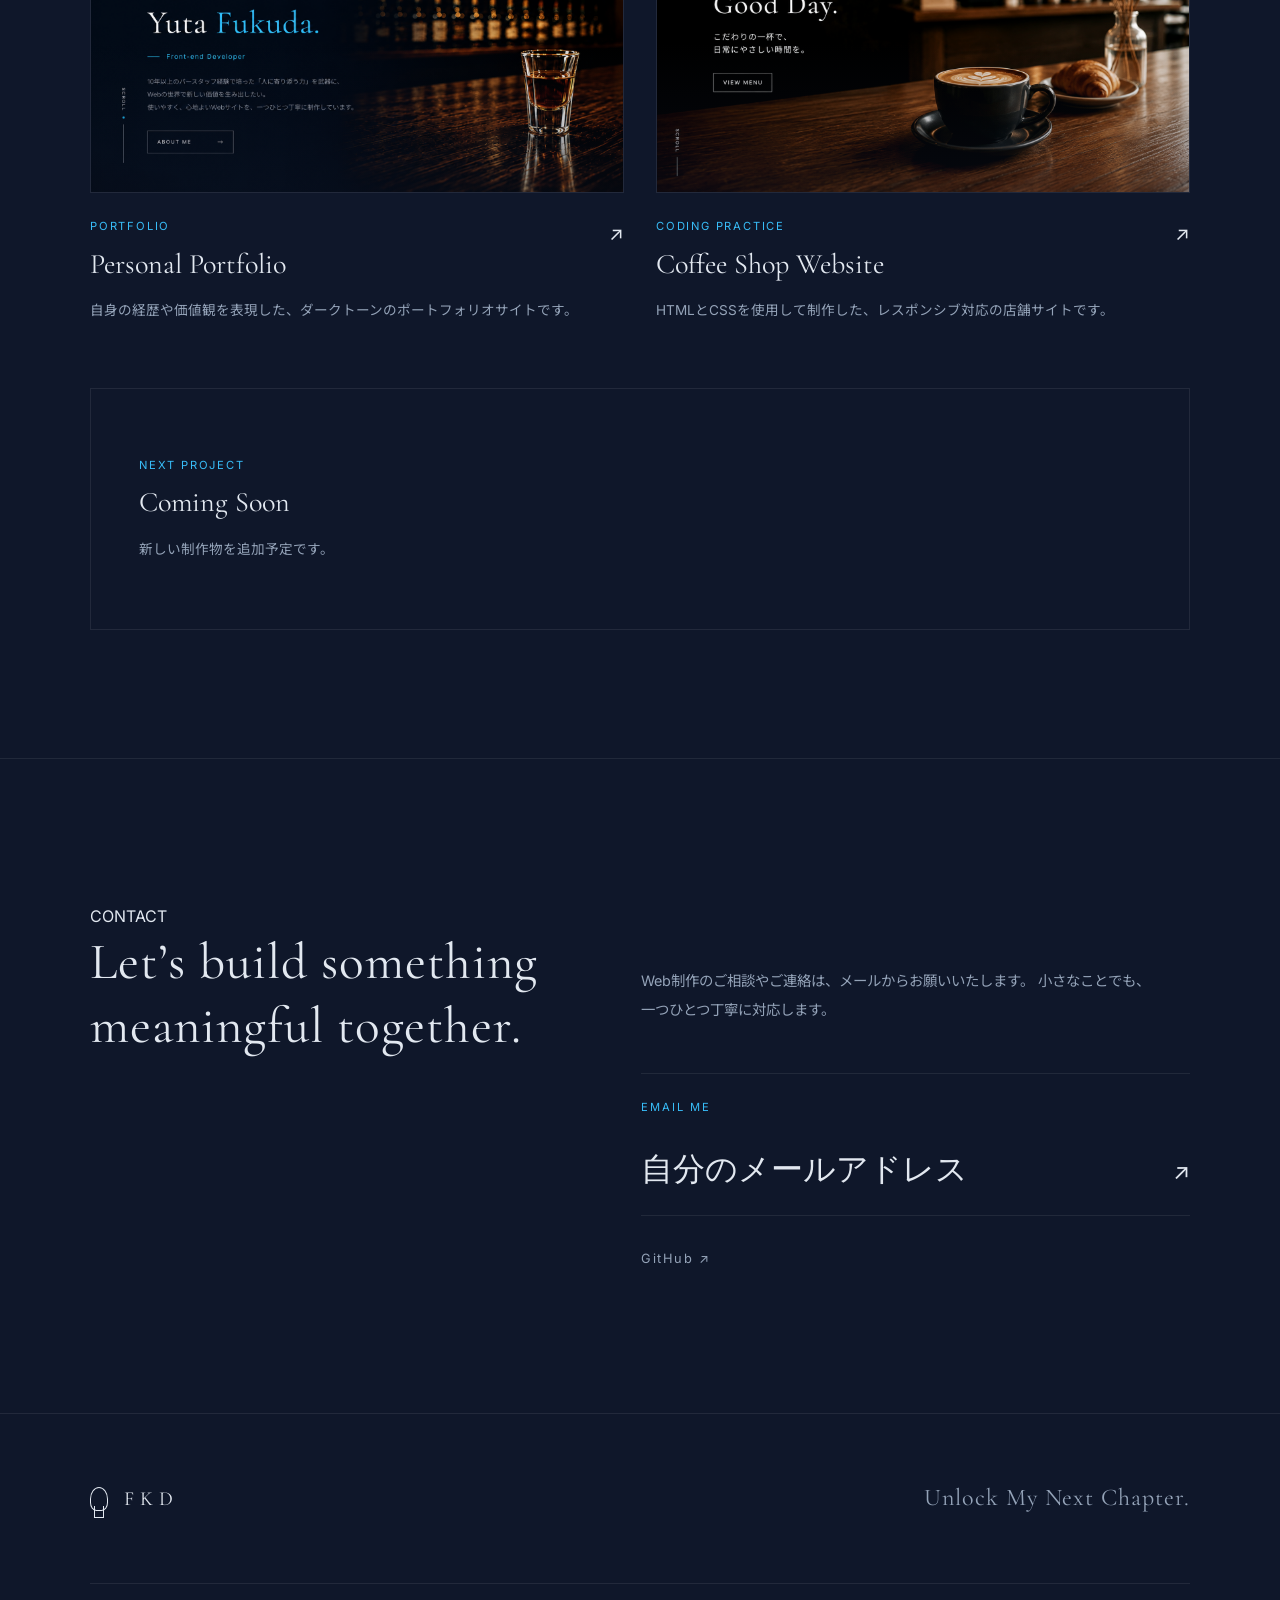
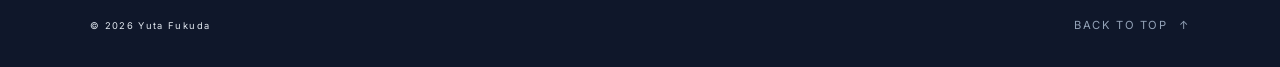
==== commit f4cdb504: "footter01" ====
--- a/index.html
+++ b/index.html
@@ -33,6 +33,7 @@
     <link rel="stylesheet" href="css/skills.css" />
     <link rel="stylesheet" href="./css/works.css" />
     <link rel="stylesheet" href="./css/contact.css" />
+    <link rel="stylesheet" href="./css/footer.css" />
     <link rel="stylesheet" href="css/animation.css" />
     <link rel="stylesheet" href="css/responsive.css" />
   </head>
@@ -377,5 +378,28 @@
         </div>
       </section>
     </main>
+    <footer class="footer">
+      <div class="footer-inner">
+        <div class="footer-brand">
+          <a href="#" class="footer-logo">
+            <span class="footer-logo-mark" aria-hidden="true"></span>
+            <span>FKD</span>
+          </a>
+
+          <p class="footer-concept">Unlock My Next Chapter.</p>
+        </div>
+
+        <div class="footer-bottom">
+          <p class="footer-copy">
+            <small>&copy; 2026 Yuta Fukuda</small>
+          </p>
+
+          <a href="#" class="footer-back-top">
+            BACK TO TOP
+            <span aria-hidden="true">↑</span>
+          </a>
+        </div>
+      </div>
+    </footer>
   </body>
 </html>
--- a/css/footer.css
+++ b/css/footer.css
@@ -0,0 +1,116 @@
+/* ==================================================
+   Footer
+================================================== */
+
+.footer {
+  padding-block: 4rem 2rem;
+
+  border-top: 1px solid var(--border);
+  background-color: var(--bg-main);
+}
+
+.footer-inner {
+  width: min(100% - 4rem, var(--inner-width));
+  margin-inline: auto;
+}
+
+.footer-brand {
+  display: flex;
+  justify-content: space-between;
+  align-items: center;
+  gap: 2rem;
+
+  padding-bottom: 4rem;
+}
+
+.footer-logo {
+  display: inline-flex;
+  align-items: center;
+  gap: 1rem;
+
+  color: var(--text-main);
+  font-family: var(--font-serif);
+  font-size: 1.25rem;
+  letter-spacing: 0.3em;
+  text-decoration: none;
+}
+
+.footer-logo-mark {
+  position: relative;
+
+  width: 18px;
+  height: 24px;
+
+  border: 1px solid currentColor;
+  border-radius: 50% 50% 35% 35%;
+}
+
+.footer-logo-mark::after {
+  content: "";
+
+  position: absolute;
+  left: 50%;
+  bottom: -8px;
+
+  width: 10px;
+  height: 12px;
+
+  border-right: 1px solid currentColor;
+  border-bottom: 1px solid currentColor;
+  border-left: 1px solid currentColor;
+
+  transform: translateX(-50%);
+}
+
+.footer-concept {
+  margin: 0;
+
+  color: var(--text-sub);
+  font-family: var(--font-serif);
+  font-size: clamp(1.1rem, 2vw, 1.5rem);
+  letter-spacing: 0.04em;
+}
+
+.footer-bottom {
+  display: flex;
+  justify-content: space-between;
+  align-items: center;
+  gap: 2rem;
+
+  padding-top: 2rem;
+
+  border-top: 1px solid var(--border);
+}
+
+.footer-copy {
+  margin: 0;
+
+  color: var(--secondary);
+  font-size: 0.7rem;
+  letter-spacing: 0.12em;
+}
+
+.footer-back-top {
+  display: inline-flex;
+  align-items: center;
+  gap: 0.75rem;
+
+  color: var(--text-sub);
+  font-size: 0.7rem;
+  letter-spacing: 0.14em;
+  text-decoration: none;
+
+  transition: color 0.3s ease;
+}
+
+.footer-back-top span {
+  transition: transform 0.3s ease;
+}
+
+.footer-back-top:hover {
+  color: var(--accent);
+}
+
+.footer-back-top:hover span {
+  transform: translateY(-0.25rem);
+}
--- a/css/responsive.css
+++ b/css/responsive.css
@@ -222,3 +222,23 @@
     font-size: clamp(1.3rem, 6vw, 2rem);
   }
 }
+@media (max-width: 900px) {
+  .footer {
+    padding-block: 3rem 1.5rem;
+  }
+
+  .footer-inner {
+    width: min(100% - 2rem, var(--inner-width));
+  }
+
+  .footer-brand {
+    flex-direction: column;
+    align-items: flex-start;
+
+    padding-bottom: 3rem;
+  }
+
+  .footer-bottom {
+    align-items: flex-end;
+  }
+}
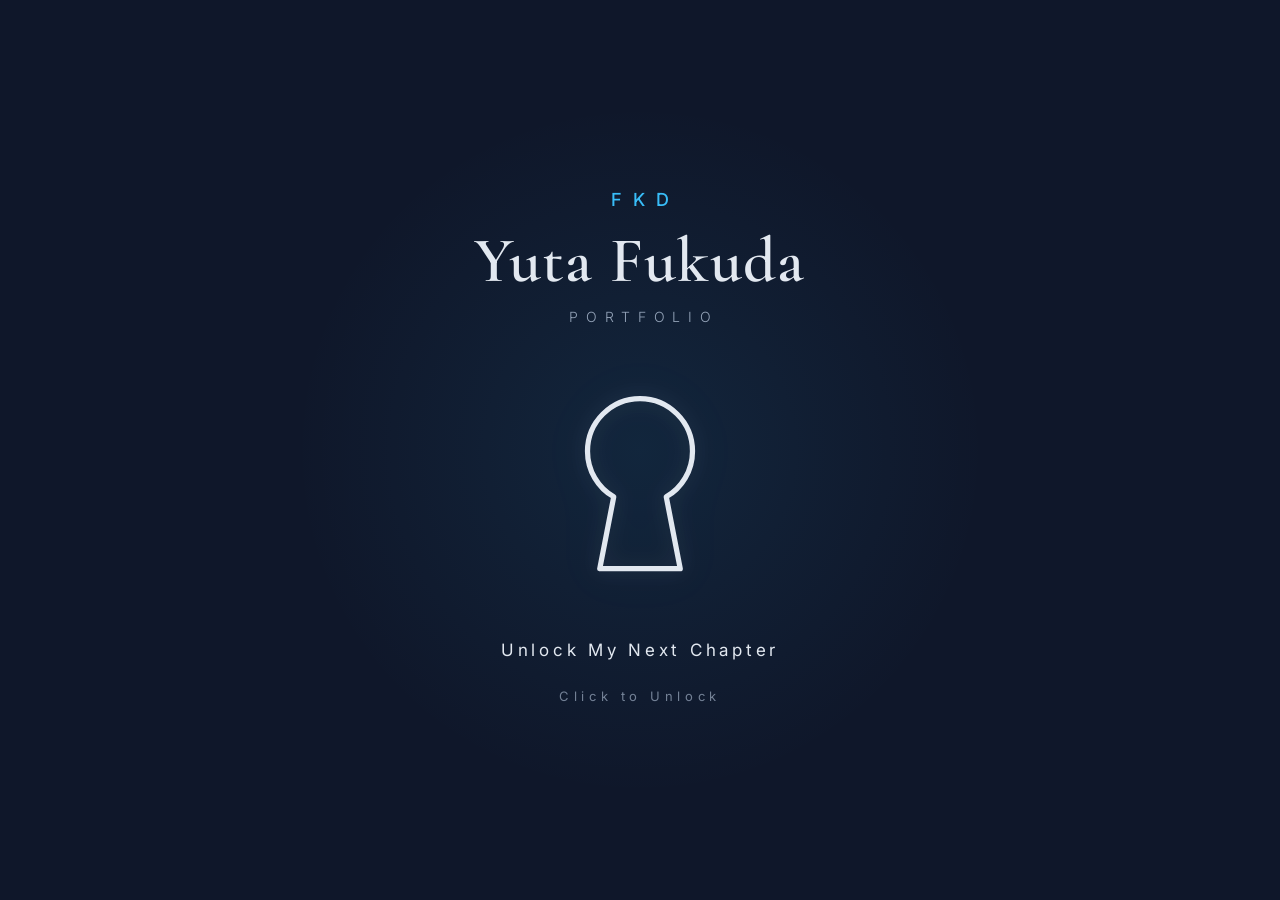
==== commit 942701a6: "oopninng" ====
--- a/index.html
+++ b/index.html
@@ -60,346 +60,8 @@
 
         <p class="copy">Unlock My Next Chapter</p>
 
-        <p class="unlock">Click to Unlock</p>
+        <a href="portfolio.html" class="unlock"> Click to Unlock </a>
       </div>
     </section>
-
-    <!-- Header -->
-    <header class="header">
-      <div class="header-inner">
-        <a href="#" class="header-logo">
-          <img src="images/logo/keyhole.svg" alt="" class="header-logo-image" />
-
-          <span class="header-logo-text">FKD</span>
-        </a>
-
-        <nav class="global-nav" aria-label="メインナビゲーション">
-          <ul class="global-nav-list">
-            <li>
-              <a href="#about" class="global-nav-link">ABOUT</a>
-            </li>
-
-            <li>
-              <a href="#skills" class="global-nav-link">SKILLS</a>
-            </li>
-
-            <li>
-              <a href="#works" class="global-nav-link">WORKS</a>
-            </li>
-
-            <li>
-              <a href="#contact" class="global-nav-link">CONTACT</a>
-            </li>
-          </ul>
-        </nav>
-      </div>
-    </header>
-
-    <!-- Main -->
-    <main class="main-content">
-      <!-- Hero -->
-      <section class="hero">
-        <div class="hero-inner">
-          <div class="hero-content">
-            <p class="hero-intro">HELLO,</p>
-
-            <h2 class="hero-title">
-              <span class="hero-title-small">I’m</span>
-
-              <span class="hero-title-name">
-                Yuta <strong>Fukuda.</strong>
-              </span>
-            </h2>
-
-            <p class="hero-role">Front-end Developer</p>
-
-            <div class="hero-description">
-              <p>
-                10年以上のバースタッフ経験で培った 「人に寄り添う力」を武器に、
-              </p>
-
-              <p>Webの世界で新しい価値を生み出したい。</p>
-
-              <p>
-                使いやすく、心地よいWebサイトを、
-                一つひとつ丁寧に制作しています。
-              </p>
-            </div>
-
-            <a href="#about" class="button button-outline">
-              <span>ABOUT ME</span>
-              <span aria-hidden="true">→</span>
-            </a>
-          </div>
-
-          <div class="hero-image-area">
-            <img
-              src="images/hero/shot-glass.png"
-              alt="暗いバーのカウンターに置かれたショットグラス"
-              class="hero-image"
-            />
-          </div>
-
-          <div class="scroll-indicator" aria-hidden="true">
-            <span class="scroll-text">SCROLL</span>
-            <span class="scroll-dot"></span>
-            <span class="scroll-line"></span>
-          </div>
-        </div>
-      </section>
-      <!-- About -->
-      <section class="about" id="about">
-        <div class="about-inner">
-          <div class="about-content">
-            <p class="section-label">ABOUT</p>
-
-            <h2 class="about-title">
-              <span class="about-title-line">人と向き合う経験を、</span>
-              <span class="about-title-line">Webの世界で活かしたい。</span>
-            </h2>
-
-            <div class="about-description">
-              <p>10年以上、バー・飲食店で接客や店舗運営に携わってきました。</p>
-
-              <p>
-                多くのお客様と関わる中で、相手の要望を汲み取り、
-                丁寧なコミュニケーションと心地よい体験を提供することを
-                大切にしてきました。
-              </p>
-
-              <p>
-                その経験で培った「傾聴力」「課題解決力」「継続力」を活かし、
-                Webの世界で誰かの役に立つ制作をしていきたいと考えています。
-              </p>
-            </div>
-
-            <a href="#" class="button button-outline">
-              <span>MORE ABOUT ME</span>
-              <span aria-hidden="true">→</span>
-            </a>
-          </div>
-
-          <div class="about-image-area">
-            <img
-              src="images/about/workspace.png"
-              alt="ノートパソコンでWeb制作に取り組む様子"
-              class="about-image"
-            />
-          </div>
-        </div>
-      </section>
-      <!-- Skills -->
-      <section class="skills" id="skills">
-        <div class="skills-inner">
-          <div class="skills-heading">
-            <p class="section-label">SKILLS</p>
-
-            <h2 class="skills-title">
-              <span class="skills-title-line">学び続ける姿勢を、</span>
-              <span class="skills-title-line">一つひとつ形に。</span>
-            </h2>
-
-            <p class="skills-lead">
-              基礎を大切にしながら、使いやすく見やすいWebサイト制作を目指して、
-              HTML・CSSを中心に学習を続けています。
-            </p>
-          </div>
-
-          <div class="skills-list">
-            <article class="skill-item">
-              <div class="skill-number">01</div>
-
-              <div class="skill-content">
-                <h3 class="skill-name">HTML</h3>
-                <p class="skill-description">
-                  意味を意識したマークアップと、保守しやすい構造を心がけています。
-                </p>
-              </div>
-
-              <p class="skill-level">Basic</p>
-            </article>
-
-            <article class="skill-item">
-              <div class="skill-number">02</div>
-
-              <div class="skill-content">
-                <h3 class="skill-name">CSS</h3>
-                <p class="skill-description">
-                  FlexboxやGrid、レスポンシブ対応を用いたレイアウト制作を学んでいます。
-                </p>
-              </div>
-
-              <p class="skill-level">Basic</p>
-            </article>
-
-            <article class="skill-item">
-              <div class="skill-number">03</div>
-
-              <div class="skill-content">
-                <h3 class="skill-name">Responsive Design</h3>
-                <p class="skill-description">
-                  PC・タブレット・スマートフォンで見やすい表示になるよう調整します。
-                </p>
-              </div>
-
-              <p class="skill-level">Learning</p>
-            </article>
-
-            <article class="skill-item">
-              <div class="skill-number">04</div>
-
-              <div class="skill-content">
-                <h3 class="skill-name">Git / GitHub</h3>
-                <p class="skill-description">
-                  GitHub
-                  Desktopを使ったコミット・プッシュ・公開作業を行っています。
-                </p>
-              </div>
-
-              <p class="skill-level">Learning</p>
-            </article>
-          </div>
-        </div>
-      </section>
-      <!-- Works -->
-      <section class="works" id="works">
-        <div class="works-inner">
-          <div class="works-heading">
-            <p class="section-label">WORKS</p>
-
-            <h2 class="works-title">
-              制作を通して、<br />
-              学びを形に。
-            </h2>
-
-            <p class="works-lead">
-              学習の中で制作したサイトや、これまで取り組んできた課題を掲載しています。
-            </p>
-          </div>
-
-          <div class="works-list">
-            <article class="work-card">
-              <a href="#" class="work-link">
-                <div class="work-image-area">
-                  <img
-                    src="images/works/portfolio.jpg"
-                    alt="ポートフォリオサイト"
-                    class="work-image"
-                  />
-                </div>
-
-                <div class="work-info">
-                  <div>
-                    <p class="work-category">PORTFOLIO</p>
-                    <h3 class="work-title">Personal Portfolio</h3>
-                  </div>
-
-                  <span class="work-arrow" aria-hidden="true">↗</span>
-                </div>
-
-                <p class="work-description">
-                  自身の経歴や価値観を表現した、ダークトーンのポートフォリオサイトです。
-                </p>
-              </a>
-            </article>
-
-            <article class="work-card">
-              <a href="#" class="work-link">
-                <div class="work-image-area">
-                  <img
-                    src="images/works/coffee.jpg"
-                    alt="コーヒーショップのWebサイト"
-                    class="work-image"
-                  />
-                </div>
-
-                <div class="work-info">
-                  <div>
-                    <p class="work-category">CODING PRACTICE</p>
-                    <h3 class="work-title">Coffee Shop Website</h3>
-                  </div>
-
-                  <span class="work-arrow" aria-hidden="true">↗</span>
-                </div>
-
-                <p class="work-description">
-                  HTMLとCSSを使用して制作した、レスポンシブ対応の店舗サイトです。
-                </p>
-              </a>
-            </article>
-
-            <article class="work-card work-card-coming">
-              <div class="work-coming-inner">
-                <p class="work-category">NEXT PROJECT</p>
-                <h3 class="work-title">Coming Soon</h3>
-                <p class="work-description">新しい制作物を追加予定です。</p>
-              </div>
-            </article>
-          </div>
-        </div>
-      </section>
-      <!-- Contact -->
-      <section class="contact" id="contact">
-        <div class="contact-inner">
-          <div class="contact-heading">
-            <p class="section-label">CONTACT</p>
-
-            <h2 class="contact-title">
-              <span class="contact-title-line">Let’s build something</span>
-              <span class="contact-title-line">meaningful together.</span>
-            </h2>
-          </div>
-
-          <div class="contact-content">
-            <p class="contact-message">
-              Web制作のご相談やご連絡は、メールからお願いいたします。
-              小さなことでも、一つひとつ丁寧に対応します。
-            </p>
-
-            <a href="mailto:あなたのメールアドレス" class="contact-mail">
-              <span class="contact-mail-label">EMAIL ME</span>
-
-              <span class="contact-mail-address"> 自分のメールアドレス </span>
-
-              <span class="contact-arrow" aria-hidden="true">↗</span>
-            </a>
-
-            <div class="contact-links">
-              <a
-                href="https://github.com/Fkd48yu"
-                target="_blank"
-                rel="noopener noreferrer"
-              >
-                GitHub
-                <span aria-hidden="true">↗</span>
-              </a>
-            </div>
-          </div>
-        </div>
-      </section>
-    </main>
-    <footer class="footer">
-      <div class="footer-inner">
-        <div class="footer-brand">
-          <a href="#" class="footer-logo">
-            <span class="footer-logo-mark" aria-hidden="true"></span>
-            <span>FKD</span>
-          </a>
-
-          <p class="footer-concept">Unlock My Next Chapter.</p>
-        </div>
-
-        <div class="footer-bottom">
-          <p class="footer-copy">
-            <small>&copy; 2026 Yuta Fukuda</small>
-          </p>
-
-          <a href="#" class="footer-back-top">
-            BACK TO TOP
-            <span aria-hidden="true">↑</span>
-          </a>
-        </div>
-      </div>
-    </footer>
   </body>
 </html>
--- a/css/opening.css
+++ b/css/opening.css
@@ -165,14 +165,39 @@
 ================================================== */
 
 .unlock {
+  display: inline-block;
+
   color: var(--text-sub);
 
   font-size: 0.8125rem;
   line-height: 1.6;
   letter-spacing: 0.35em;
+  text-decoration: none;
 
   opacity: 0.75;
+
+  transition:
+    color 0.3s ease,
+    opacity 0.3s ease,
+    transform 0.3s ease;
+}
+
+.unlock:hover {
+  color: var(--accent);
+  opacity: 1;
+  transform: translateY(-2px);
+}
+
+.unlock:focus-visible {
+  outline: 1px solid var(--accent);
+  outline-offset: 0.5rem;
 }
 .opening {
-  display: none;
-}
+  display: grid;
+  place-items: center;
+
+  min-height: 100svh;
+  padding: 2rem;
+
+  background-color: var(--bg-main);
+}
--- a/css/hero.css
+++ b/css/hero.css
@@ -17,14 +17,16 @@
   min-height: 100vh;
   width: min(100% - 4rem, var(--inner-width));
   margin-inline: auto;
-  padding-top: 7rem;
+
+  padding-top: 6rem;
+  padding-bottom: 4rem;
 }
 
 .hero-content {
   position: relative;
   z-index: 2;
 
-  padding-left: 4rem;
+  padding-left: 3rem;
   padding-right: 2rem;
 }
 
@@ -89,7 +91,7 @@
 }
 
 .hero-description {
-  margin-top: 2rem;
+  margin-top: 1.75rem;
 
   color: var(--text-sub);
   font-size: 0.9rem;
@@ -107,7 +109,7 @@
   gap: 2.5rem;
 
   min-width: 205px;
-  margin-top: 2.5rem;
+  margin-top: 2rem;
   padding: 1rem 1.4rem;
 
   color: var(--text-main);
@@ -178,7 +180,7 @@
 
 .scroll-indicator {
   position: absolute;
-  bottom: 6rem;
+  bottom: 3rem;
   left: max(2rem, calc((100vw - var(--inner-width)) / 2));
 
   z-index: 2;
@@ -212,3 +214,18 @@
 
   background-color: rgba(226, 232, 240, 0.4);
 }
+.hero::after {
+  content: "";
+
+  position: absolute;
+  right: 0;
+  bottom: 0;
+  left: 0;
+  z-index: 1;
+
+  height: 8rem;
+
+  background: linear-gradient(to bottom, transparent, var(--section-surface));
+
+  pointer-events: none;
+}
--- a/css/about.css
+++ b/css/about.css
@@ -5,7 +5,7 @@
 .about {
   position: relative;
   padding-block: 6rem 8rem;
-
+  background-color: var(--section-surface);
   border-top: 1px solid var(--border);
   background:
     radial-gradient(
@@ -31,10 +31,10 @@
 
   color: var(--text-main);
   font-family: var(--font-serif);
-  font-size: clamp(2.5rem, 3.2vw, 3.75rem);
+  font-size: clamp(2.7rem, 3.6vw, 4rem);
   font-weight: 400;
-  line-height: 1.4;
-  letter-spacing: 0.03em;
+  line-height: 1.18;
+  letter-spacing: 0.02em;
 }
 
 .about-image-area {
--- a/css/skills.css
+++ b/css/skills.css
@@ -3,6 +3,8 @@
 ================================================== */
 
 .skills {
+  padding-top: 12rem;
+  padding-bottom: 8rem;
   position: relative;
 
   padding-block: 8rem;
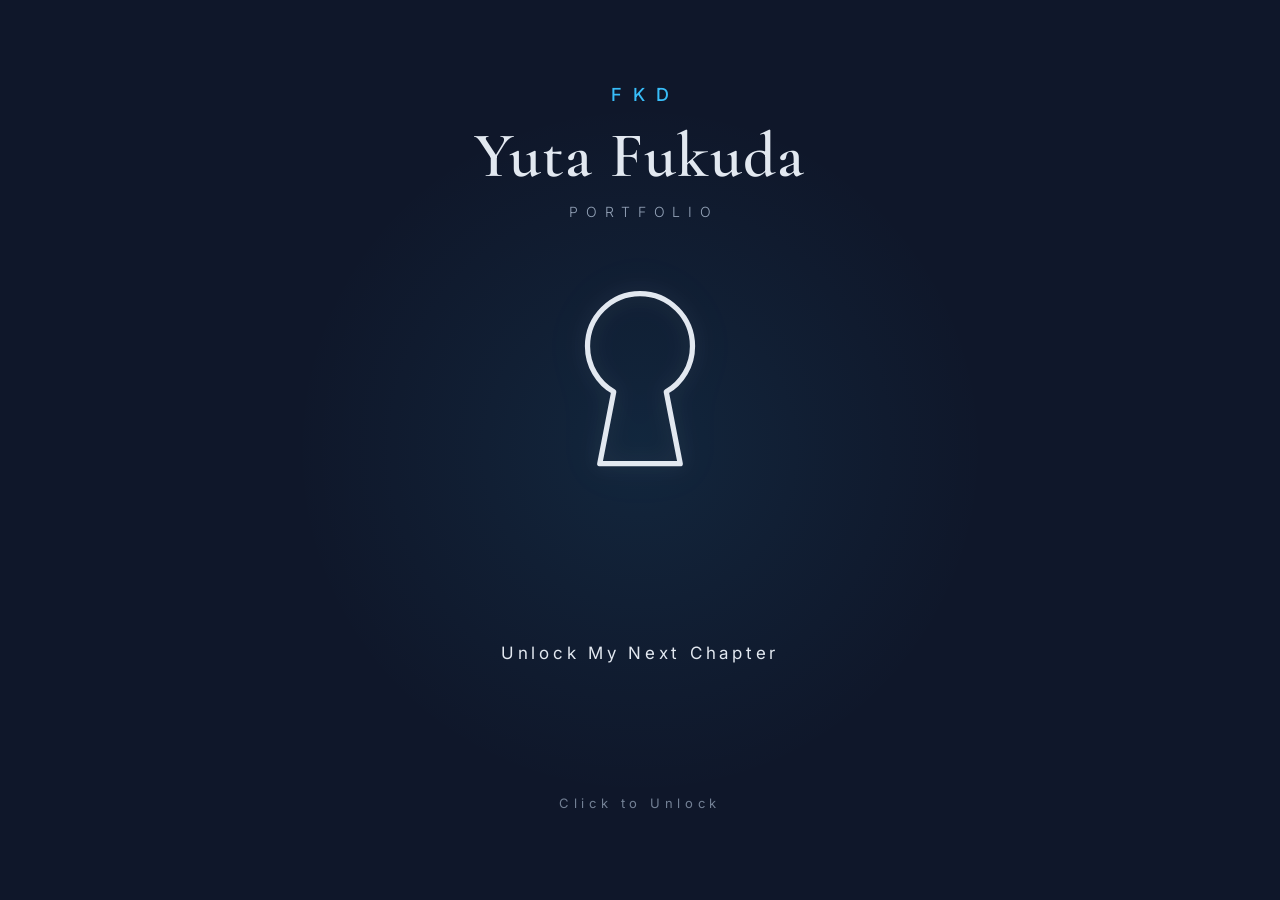
==== commit 865fa542: "oppnning02" ====
--- a/index.html
+++ b/index.html
@@ -48,14 +48,15 @@
 
         <p class="portfolio">PORTFOLIO</p>
 
-        <div class="logo-area">
-          <div class="keyhole-motion">
-            <img
-              src="images/logo/keyhole.svg"
-              alt="FKDの鍵穴ロゴ"
-              class="keyhole"
-            />
-          </div>
+       <div class="logo-area">
+  <a href="portfolio.html" class="keyhole-link">
+    <img
+      src="images/logo/keyhole.svg"
+      alt="FKDの鍵穴ロゴ"
+      class="keyhole"
+    />
+  </a>
+</div>
         </div>
 
         <p class="copy">Unlock My Next Chapter</p>
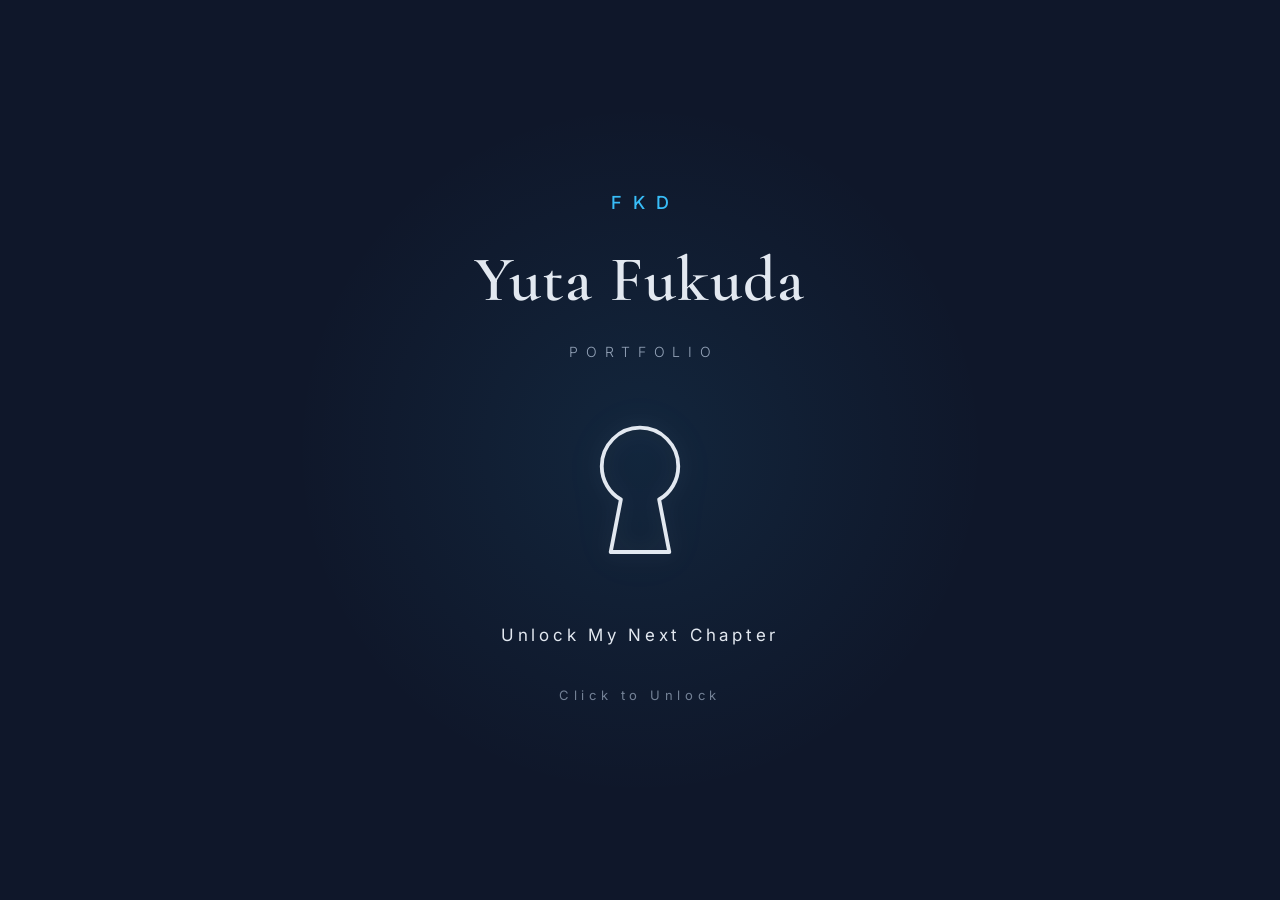
==== commit ee8d1865: "オープニングsyuusei" ====
--- a/index.html
+++ b/index.html
@@ -48,15 +48,14 @@
 
         <p class="portfolio">PORTFOLIO</p>
 
-       <div class="logo-area">
-  <a href="portfolio.html" class="keyhole-link">
-    <img
-      src="images/logo/keyhole.svg"
-      alt="FKDの鍵穴ロゴ"
-      class="keyhole"
-    />
-  </a>
-</div>
+        <div class="logo-area">
+          <a href="portfolio.html" class="keyhole-link">
+            <img
+              src="images/logo/keyhole.svg"
+              alt="FKDの鍵穴ロゴ"
+              class="keyhole"
+            />
+          </a>
         </div>
 
         <p class="copy">Unlock My Next Chapter</p>
--- a/css/opening.css
+++ b/css/opening.css
@@ -9,19 +9,26 @@
   align-items: center;
   justify-content: center;
 
-  min-height: 100vh;
-  padding: 48px 24px;
-
+  min-height: 100svh;
   overflow: hidden;
   isolation: isolate;
+
+  padding: clamp(2rem, 5vh, 4rem) 1.5rem;
+
+  background-color: var(--bg-main);
 }
 
 .opening-inner {
   position: relative;
   z-index: 1;
 
+  display: flex;
+  flex-direction: column;
+  align-items: center;
+  justify-content: center;
+  gap: 1rem;
+
   width: min(700px, 100%);
-
   text-align: center;
 }
 
@@ -89,7 +96,7 @@
 ================================================== */
 
 .portfolio {
-  margin-bottom: 64px;
+  margin-bottom: clamp(2.5rem, 5vh, 4rem);
 
   color: var(--text-sub);
 
@@ -109,7 +116,7 @@
   align-items: center;
   justify-content: center;
 
-  margin-bottom: 56px;
+  margin-bottom: clamp(2.5rem, 5vh, 4rem);
 }
 
 /* ==================================================
@@ -122,7 +129,8 @@
 
 .keyhole {
   display: block;
-  width: clamp(110px, 12vw, 140px);
+
+  width: clamp(90px, 8vw, 125px);
   height: auto;
 
   cursor: pointer;
@@ -132,15 +140,13 @@
 
   transition:
     filter var(--duration-normal) ease,
-    opacity var(--duration-normal) ease;
+    opacity var(--duration-normal) ease,
+    transform var(--duration-normal) ease;
 }
 
 .keyhole:hover {
-  filter: drop-shadow(0 0 8px rgba(56, 189, 248, 0.65))
-    drop-shadow(0 0 22px rgba(56, 189, 248, 0.38));
-}
-
-.keyhole:hover {
+  transform: scale(1.04);
+
   filter: drop-shadow(0 0 8px rgba(56, 189, 248, 0.4))
     drop-shadow(0 0 20px rgba(56, 189, 248, 0.22));
 }
@@ -150,7 +156,7 @@
 ================================================== */
 
 .copy {
-  margin-bottom: 18px;
+  margin: 0 0 1.25rem;
 
   color: var(--text-main);
 
@@ -192,12 +198,3 @@
   outline: 1px solid var(--accent);
   outline-offset: 0.5rem;
 }
-.opening {
-  display: grid;
-  place-items: center;
-
-  min-height: 100svh;
-  padding: 2rem;
-
-  background-color: var(--bg-main);
-}
--- a/css/hero.css
+++ b/css/hero.css
@@ -8,14 +8,14 @@
 }
 
 .hero-inner {
-  position: static;
+  position: relative;
 
   display: grid;
-  grid-template-columns: minmax(600px, 1.1fr) minmax(360px, 0.9fr);
+  grid-template-columns: minmax(0, 1fr) minmax(420px, 0.9fr);
   align-items: center;
 
   min-height: 100vh;
-  width: min(100% - 4rem, var(--inner-width));
+  width: min(calc(100% - 4rem), 1440px);
   margin-inline: auto;
 
   padding-top: 6rem;
@@ -26,8 +26,8 @@
   position: relative;
   z-index: 2;
 
-  padding-left: 3rem;
-  padding-right: 2rem;
+  padding-left: clamp(1rem, 3vw, 3rem);
+  padding-right: clamp(1.5rem, 3vw, 3rem);
 }
 
 .hero-intro {
@@ -50,6 +50,7 @@
 .hero-title-small,
 .hero-title-name {
   display: block;
+  font-size: clamp(3.5rem, 4.5vw, 5.5rem);
 }
 
 .hero-title-small {
@@ -141,7 +142,7 @@
   bottom: 0;
   z-index: 0;
 
-  width: 60vw;
+  width: clamp(760px, 58vw, 1150px);
 }
 
 .hero-image-area::before {
--- a/css/about.css
+++ b/css/about.css
@@ -5,15 +5,9 @@
 .about {
   position: relative;
   padding-block: 6rem 8rem;
-  background-color: var(--section-surface);
+
   border-top: 1px solid var(--border);
-  background:
-    radial-gradient(
-      circle at 25% 45%,
-      rgba(56, 189, 248, 0.06),
-      transparent 38%
-    ),
-    var(--bg-main);
+  background: var(--bg-main);
 }
 
 .about-inner {
--- a/css/skills.css
+++ b/css/skills.css
@@ -10,7 +10,7 @@
   padding-block: 8rem;
 
   border-top: 1px solid var(--border);
-  background-color: var(--surface);
+  background: var(--bg-main);
 }
 
 .skills-inner {
--- a/css/works.css
+++ b/css/works.css
@@ -16,28 +16,19 @@
 }
 
 .works-heading {
-  display: grid;
-  grid-template-columns: minmax(0, 0.8fr) minmax(0, 1.2fr);
-  align-items: end;
-  gap: clamp(3rem, 8vw, 8rem);
+  display: flex;
+  flex-direction: column;
+  align-items: flex-start;
 
-  margin-bottom: 4rem;
-}
+  max-width: 48rem;
 
-.works-title {
-  margin: 0;
-
-  color: var(--text-main);
-  font-family: var(--font-serif);
-  font-size: clamp(2.5rem, 3.5vw, 4rem);
-  font-weight: 400;
-  line-height: 1.4;
-  letter-spacing: 0.03em;
+  margin-bottom: 5rem;
 }
 
 .works-lead {
-  max-width: 32rem;
-  margin: 0 0 0.5rem auto;
+  max-width: 38rem;
+
+  margin: 0;
 
   color: var(--text-sub);
   font-size: 0.9rem;
@@ -114,14 +105,15 @@
   letter-spacing: 0.16em;
 }
 
-.work-title {
+.works-title {
   margin: 0;
 
   color: var(--text-main);
   font-family: var(--font-serif);
-  font-size: clamp(1.6rem, 2.2vw, 2.2rem);
+  font-size: clamp(2.5rem, 3.5vw, 4rem);
   font-weight: 400;
-  line-height: 1.3;
+  line-height: 1.2;
+  letter-spacing: 0.02em;
 }
 
 .work-arrow {
--- a/css/responsive.css
+++ b/css/responsive.css
@@ -242,3 +242,17 @@
     align-items: flex-end;
   }
 }
+@media (min-width: 1920px) {
+  .hero-inner {
+    width: min(calc(100% - 6rem), 1440px);
+  }
+
+  .hero-image-area {
+    width: 1150px;
+  }
+
+  .hero-content {
+    padding-left: 2rem;
+    padding-right: 4rem;
+  }
+}
